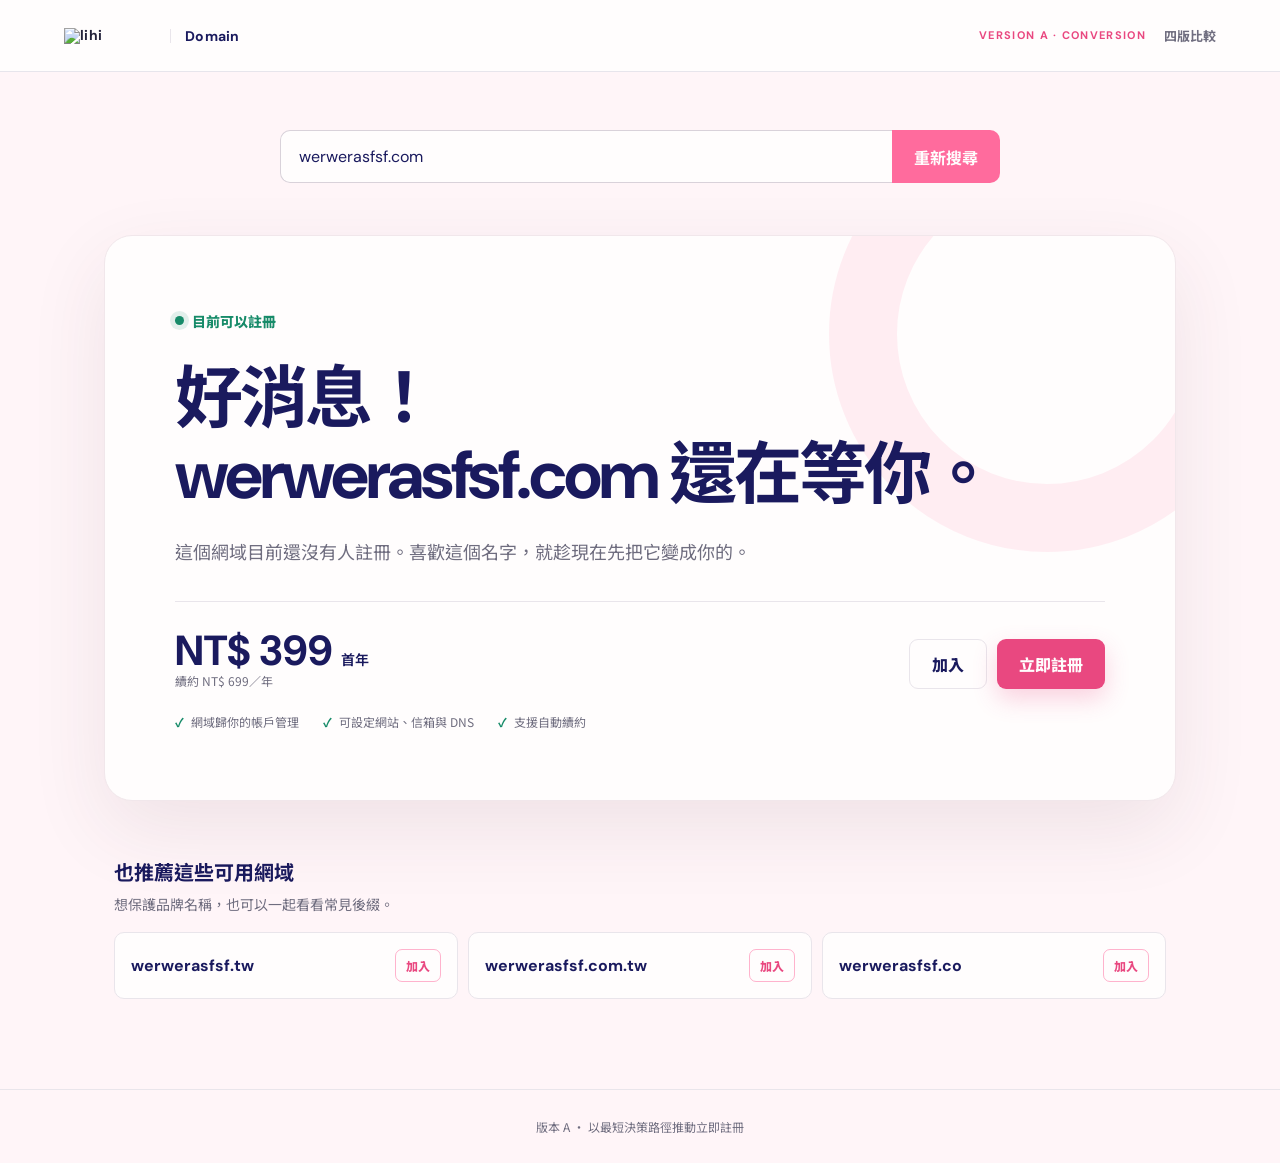
==== version-a.html @ e123f6e8 "Build four lihiDomain search result concepts" ====
<!doctype html>
<html lang="zh-Hant">
<head>
  <meta charset="utf-8"><meta name="viewport" content="width=device-width, initial-scale=1">
  <title>版本 A｜立即轉換｜lihiDomain</title>
  <link rel="preconnect" href="https://fonts.googleapis.com"><link rel="preconnect" href="https://fonts.gstatic.com" crossorigin>
  <link href="https://fonts.googleapis.com/css2?family=DM+Sans:wght@500;600;700&family=Noto+Sans+TC:wght@400;500;600;700;800&display=swap" rel="stylesheet">
  <link rel="stylesheet" href="styles.css">
</head>
<body class="result-page page-a">
  <header class="site-header"><a class="brand" href="index.html"><img src="https://assets.lihi.io/logo-svg" alt="lihi"><span>Domain</span></a><nav class="result-nav"><span class="version-pill">Version A · Conversion</span><a class="back-link" href="index.html">四版比較</a></nav></header>
  <main class="a-main">
    <form class="result-search a-search" data-search-form><label for="a-domain">搜尋網域</label><div class="search-control"><input id="a-domain" name="domain" data-domain-value spellcheck="false"><button type="submit">重新搜尋</button></div></form>
    <section class="a-result">
      <div class="status a-kicker">目前可以註冊</div>
      <h1>好消息！<br><span class="domain-name" data-domain></span> 還在等你。</h1>
      <p class="lead">這個網域目前還沒有人註冊。喜歡這個名字，就趁現在先把它變成你的。</p>
      <div class="a-offer">
        <div><div class="price-main">NT$ 399 <small>首年</small></div><div class="renewal">續約 NT$ 699／年</div></div>
        <div class="a-actions"><button class="secondary-btn" data-cart type="button">加入</button><button class="primary-btn" data-register type="button">立即註冊</button></div>
      </div>
      <div class="trust-line a-trust"><span>網域歸你的帳戶管理</span><span>可設定網站、信箱與 DNS</span><span>支援自動續約</span></div>
    </section>
    <section class="a-suggestions"><h2>也推薦這些可用網域</h2><p>想保護品牌名稱，也可以一起看看常見後綴。</p><div class="suggestion-strip">
      <div class="suggestion-item"><strong data-suggestion></strong><button class="mini-add" data-cart type="button">加入</button></div>
      <div class="suggestion-item"><strong data-suggestion></strong><button class="mini-add" data-cart type="button">加入</button></div>
      <div class="suggestion-item"><strong data-suggestion></strong><button class="mini-add" data-cart type="button">加入</button></div>
    </div></section>
  </main>
  <footer class="site-footer">版本 A · 以最短決策路徑推動立即註冊</footer><script src="app.js"></script>
</body></html>
---- styles.css ----
:root {
  --pink: #ff6b9d;
  --pink-deep: #e94880;
  --navy: #1a1a5e;
  --navy-2: #27276f;
  --blush: #fff5f8;
  --cream: #fffaf7;
  --ink: #23223a;
  --muted: #6f6d7f;
  --line: #e9e5eb;
  --green: #178b69;
  --green-soft: #e8f8f2;
  --white: #fffdfd;
  --font-body: "Noto Sans TC", sans-serif;
  --font-latin: "DM Sans", sans-serif;
}

* { box-sizing: border-box; }
html { scroll-behavior: smooth; }
body { margin: 0; overflow-x: hidden; color: var(--ink); background: var(--white); font-family: var(--font-body); }
button, input { font: inherit; }
button, a { -webkit-tap-highlight-color: transparent; }
a { color: inherit; }
button { cursor: pointer; }

.site-header {
  min-height: 72px; padding: 0 clamp(20px, 5vw, 72px); display: flex; align-items: center;
  justify-content: space-between; border-bottom: 1px solid color-mix(in srgb, var(--navy) 10%, transparent);
  background: color-mix(in srgb, var(--white) 93%, transparent); backdrop-filter: blur(16px);
}
.brand { display: inline-flex; align-items: center; gap: 14px; text-decoration: none; font: 700 14px/1 var(--font-latin); letter-spacing: .02em; }
.brand img { display: block; width: 92px; height: auto; }
.brand span { padding-left: 14px; border-left: 1px solid var(--line); color: var(--navy); }
.prototype-badge, .version-pill { color: var(--navy); font: 700 11px/1 var(--font-latin); letter-spacing: .12em; text-transform: uppercase; }
.prototype-badge { padding: 9px 12px; border: 1px solid color-mix(in srgb, var(--navy) 17%, transparent); border-radius: 999px; }
.back-link { text-decoration: none; color: var(--muted); font-size: 13px; font-weight: 700; }
.back-link:hover { color: var(--pink-deep); }

.site-footer { padding: 28px clamp(20px, 5vw, 72px); color: var(--muted); text-align: center; font-size: 12px; border-top: 1px solid var(--line); }
.eyebrow { margin: 0 0 20px; color: var(--pink-deep); font: 700 12px/1.3 var(--font-latin); letter-spacing: .15em; text-transform: uppercase; }

/* Hub */
.hub-page { min-height: 100vh; background: var(--blush); }
.hub-main { max-width: 1180px; margin: 0 auto; padding: clamp(72px, 10vw, 140px) 24px 100px; }
.hub-intro { display: grid; grid-template-columns: 1.1fr .9fr; gap: clamp(40px, 9vw, 120px); align-items: end; margin-bottom: 72px; }
.hub-intro .eyebrow, .hub-intro h1 { grid-column: 1; }
.hub-intro h1 { margin: -8px 0 0; color: var(--navy); font-size: clamp(42px, 6vw, 76px); line-height: 1.08; letter-spacing: -.055em; }
.hub-lead { grid-column: 2; grid-row: 1 / span 2; align-self: center; margin: 0; color: var(--muted); font-size: clamp(17px, 2vw, 21px); line-height: 1.9; }
.hub-search { grid-column: 1 / -1; margin-top: 18px; padding: 26px 0 0; border-top: 1px solid color-mix(in srgb, var(--navy) 12%, transparent); }
.hub-search label { display: block; margin-bottom: 10px; font-weight: 700; color: var(--navy); }
.hub-search p { margin: 8px 0 0; color: var(--muted); font-size: 12px; }
.search-control { display: flex; max-width: 720px; }
.search-control input { min-width: 0; flex: 1; padding: 16px 18px; color: var(--navy); border: 1px solid #d9d2da; border-right: 0; border-radius: 10px 0 0 10px; background: var(--white); outline: none; font-family: var(--font-latin); }
.search-control input:focus { border-color: var(--pink); box-shadow: 0 0 0 3px color-mix(in srgb, var(--pink) 20%, transparent); }
.search-control button { padding: 0 22px; color: var(--white); border: 0; border-radius: 0 10px 10px 0; background: var(--navy); font-weight: 700; }
.version-list { border-top: 1px solid color-mix(in srgb, var(--navy) 14%, transparent); }
.version-row { display: grid; grid-template-columns: 72px 1fr auto 36px; gap: 22px; align-items: center; padding: 30px 4px; text-decoration: none; border-bottom: 1px solid color-mix(in srgb, var(--navy) 14%, transparent); transition: padding .2s ease, background .2s ease; }
.version-row:hover { padding-left: 20px; padding-right: 20px; background: var(--white); }
.version-index { color: var(--pink-deep); font: 700 34px/1 var(--font-latin); }
.version-copy { display: flex; flex-direction: column; gap: 7px; }
.version-copy strong { color: var(--navy); font-size: 22px; }
.version-copy small { color: var(--muted); font-size: 14px; }
.version-tag { color: var(--muted); font: 700 12px/1 var(--font-latin); letter-spacing: .1em; text-transform: uppercase; }
.arrow { color: var(--pink-deep); font-size: 24px; }

/* Shared result UI */
.result-page { min-height: 100vh; }
.result-page .site-header { position: relative; z-index: 20; }
.result-nav { display: flex; align-items: center; gap: 18px; }
.version-pill { color: var(--pink-deep); }
.result-search { width: min(100%, 720px); }
.result-search label { position: absolute; width: 1px; height: 1px; overflow: hidden; clip: rect(0,0,0,0); }
.result-search .search-control { max-width: none; }
.result-search .search-control input { padding-block: 15px; }
.result-search .search-control button { background: var(--pink); }
.status { display: inline-flex; align-items: center; gap: 8px; color: var(--green); font-size: 14px; font-weight: 800; }
.status::before { width: 9px; height: 9px; border-radius: 50%; background: currentColor; content: ""; box-shadow: 0 0 0 5px color-mix(in srgb, var(--green) 12%, transparent); }
.domain-name { overflow-wrap: anywhere; word-break: break-word; font-family: var(--font-latin); }
.price-main { color: var(--navy); font: 700 clamp(28px, 4vw, 42px)/1 var(--font-latin); }
.price-main small { font-family: var(--font-body); font-size: 14px; font-weight: 600; }
.renewal { color: var(--muted); font-size: 12px; }
.primary-btn, .secondary-btn, .ghost-btn { min-height: 50px; padding: 0 22px; display: inline-flex; align-items: center; justify-content: center; border-radius: 9px; font-weight: 800; text-decoration: none; transition: transform .18s ease, box-shadow .18s ease; }
.primary-btn { color: var(--white); border: 0; background: var(--pink-deep); box-shadow: 0 10px 24px color-mix(in srgb, var(--pink-deep) 24%, transparent); }
.primary-btn:hover { transform: translateY(-2px); box-shadow: 0 14px 28px color-mix(in srgb, var(--pink-deep) 32%, transparent); }
.secondary-btn { color: var(--navy); border: 1px solid var(--line); background: var(--white); }
.ghost-btn { color: var(--navy); border: 0; background: transparent; }
.trust-line { display: flex; flex-wrap: wrap; gap: 12px 24px; color: var(--muted); font-size: 12px; }
.trust-line span::before { margin-right: 7px; color: var(--green); content: "✓"; font-weight: 800; }
.toast { position: fixed; z-index: 99; left: 50%; bottom: 24px; padding: 14px 20px; color: var(--white); background: var(--navy); border-radius: 999px; box-shadow: 0 16px 44px rgba(26,26,94,.25); opacity: 0; transform: translate(-50%, 20px); pointer-events: none; transition: .22s ease; font-size: 14px; }
.toast.show { opacity: 1; transform: translate(-50%, 0); }

/* A — focused conversion */
.page-a { background: var(--blush); }
.a-main { max-width: 1120px; margin: 0 auto; padding: 58px 24px 90px; }
.a-search { margin: 0 auto 52px; }
.a-result { position: relative; padding: clamp(34px, 6vw, 70px); overflow: hidden; background: var(--white); border: 1px solid #f1e7eb; border-radius: 28px; box-shadow: 0 28px 80px rgba(79,40,60,.09); }
.a-result::after { position: absolute; right: -90px; top: -120px; width: 300px; height: 300px; border: 68px solid color-mix(in srgb, var(--pink) 11%, transparent); border-radius: 50%; content: ""; }
.a-kicker { margin-bottom: 24px; }
.a-result h1 { position: relative; z-index: 1; max-width: 830px; margin: 0; overflow-wrap: anywhere; word-break: break-word; color: var(--navy); font-size: clamp(36px, 6vw, 68px); line-height: 1.12; letter-spacing: -.045em; }
.a-result .lead { max-width: 660px; margin: 22px 0 34px; color: var(--muted); font-size: 18px; line-height: 1.8; }
.a-offer { display: grid; grid-template-columns: 1fr auto; gap: 28px; align-items: end; padding-top: 28px; border-top: 1px solid var(--line); }
.a-actions { display: flex; gap: 10px; }
.a-trust { margin-top: 24px; }
.a-suggestions { margin-top: 28px; padding: 28px 10px 0; }
.a-suggestions h2 { margin: 0 0 8px; color: var(--navy); font-size: 20px; }
.a-suggestions p { margin: 0 0 18px; color: var(--muted); font-size: 14px; }
.suggestion-strip { display: grid; grid-template-columns: repeat(3, 1fr); gap: 10px; }
.suggestion-item { padding: 16px; display: flex; align-items: center; justify-content: space-between; gap: 12px; border: 1px solid var(--line); border-radius: 10px; background: var(--white); }
.suggestion-item strong { color: var(--navy); font-family: var(--font-latin); overflow-wrap: anywhere; }
.mini-add { padding: 7px 10px; color: var(--pink-deep); border: 1px solid color-mix(in srgb, var(--pink) 50%, transparent); border-radius: 7px; background: transparent; font-size: 12px; font-weight: 800; white-space: nowrap; }
.mini-add.is-selected { color: var(--white); background: var(--pink-deep); }

/* B — editorial ownership */
.page-b { color: #f7f2f6; background: var(--navy); }
.page-b .site-header { border-color: rgba(255,255,255,.14); background: var(--navy); }
.page-b .brand span, .page-b .back-link { color: #ddd9ea; border-color: rgba(255,255,255,.2); }
.page-b .site-footer { color: #b7b4ce; border-color: rgba(255,255,255,.12); }
.b-main { min-height: calc(100vh - 130px); display: grid; grid-template-columns: minmax(0, 1.15fr) minmax(340px, .85fr); }
.b-story { padding: clamp(56px, 8vw, 118px) clamp(28px, 8vw, 120px); display: flex; flex-direction: column; justify-content: center; }
.b-story .eyebrow { color: #ffb0ca; }
.b-story h1 { max-width: 760px; margin: 0; font-size: clamp(48px, 7vw, 90px); line-height: 1.02; letter-spacing: -.06em; }
.b-story h1 em { display: block; color: var(--pink); font-style: normal; font-family: var(--font-latin); overflow-wrap: anywhere; }
.b-story .lead { max-width: 620px; margin: 30px 0 44px; color: #c9c6db; font-size: 18px; line-height: 1.9; }
.b-quote { padding-left: 20px; border-left: 2px solid var(--pink); color: #eeebf5; font-size: 14px; line-height: 1.8; }
.b-panel { margin: 24px; padding: clamp(28px, 4vw, 52px); display: flex; flex-direction: column; justify-content: center; color: var(--ink); background: var(--cream); border-radius: 24px; }
.b-panel .result-search { margin-bottom: 44px; }
.b-panel .search-control input { background: transparent; }
.b-panel h2 { margin: 18px 0 8px; color: var(--navy); font-size: 18px; }
.b-price { margin: 22px 0 28px; padding: 22px 0; border-top: 1px solid #ddd5da; border-bottom: 1px solid #ddd5da; }
.b-actions { display: grid; gap: 10px; }
.ownership-list { margin: 28px 0 0; padding: 0; list-style: none; display: grid; gap: 12px; color: var(--muted); font-size: 13px; }
.ownership-list li { display: flex; gap: 9px; }
.ownership-list li::before { color: var(--pink-deep); content: "→"; font-weight: 800; }

/* C — use case */
.page-c { background: #f7f7fb; }
.c-main { max-width: 1160px; margin: 0 auto; padding: 48px 24px 100px; }
.c-top { display: grid; grid-template-columns: 1fr auto; gap: 40px; align-items: end; margin: 42px 0 32px; }
.c-top h1 { margin: 10px 0 0; color: var(--navy); font-size: clamp(40px, 6vw, 70px); line-height: 1.12; letter-spacing: -.05em; }
.c-buy { min-width: 280px; padding: 26px; background: var(--navy); border-radius: 18px; }
.c-buy .status { color: #7ce0bd; }
.c-buy .price-main { margin: 18px 0 8px; color: var(--white); }
.c-buy .renewal { color: #bebbd1; }
.c-buy .primary-btn { width: 100%; margin-top: 20px; }
.c-search { margin-bottom: 28px; }
.use-cases { margin-top: 52px; }
.use-cases > h2 { max-width: 600px; margin: 0; color: var(--navy); font-size: clamp(28px, 4vw, 44px); line-height: 1.25; letter-spacing: -.035em; }
.use-cases > p { max-width: 720px; margin: 14px 0 30px; color: var(--muted); line-height: 1.8; }
.use-case-list { border-top: 1px solid var(--line); }
.use-case { display: grid; grid-template-columns: 60px 220px 1fr; gap: 22px; align-items: center; padding: 24px 0; border-bottom: 1px solid var(--line); }
.use-case .number { color: var(--pink-deep); font: 700 13px/1 var(--font-latin); }
.use-case h3 { margin: 0; color: var(--navy); font-size: 19px; }
.use-case p { margin: 0; color: var(--muted); font-size: 14px; line-height: 1.7; }
.c-trust { margin-top: 24px; }

/* D — bundle */
.page-d { background: var(--cream); }
.d-main { max-width: 1180px; margin: 0 auto; padding: 50px 24px 100px; }
.d-heading { display: flex; justify-content: space-between; gap: 40px; align-items: end; margin: 48px 0 30px; }
.d-heading h1 { max-width: 760px; margin: 8px 0 0; overflow-wrap: anywhere; word-break: break-word; color: var(--navy); font-size: clamp(38px, 5.5vw, 66px); line-height: 1.1; letter-spacing: -.05em; }
.d-heading p { max-width: 340px; margin: 0; color: var(--muted); line-height: 1.8; }
.d-workspace { display: grid; grid-template-columns: minmax(0, 1fr) 330px; gap: 22px; align-items: start; }
.domain-table { overflow: hidden; border: 1px solid var(--line); border-radius: 16px; background: var(--white); }
.domain-row { display: grid; grid-template-columns: 38px minmax(0, 1fr) 130px 110px; gap: 14px; align-items: center; padding: 22px 24px; border-bottom: 1px solid var(--line); }
.domain-row:last-child { border-bottom: 0; }
.domain-row.is-primary { background: var(--blush); }
.domain-row input { width: 20px; height: 20px; accent-color: var(--pink-deep); }
.domain-row strong { color: var(--navy); font-family: var(--font-latin); overflow-wrap: anywhere; word-break: break-all; }
.domain-row small { display: block; margin-top: 5px; color: var(--muted); font-size: 11px; font-family: var(--font-body); }
.availability { color: var(--green); font-size: 12px; font-weight: 800; }
.row-price { color: var(--navy); text-align: right; font: 700 16px/1 var(--font-latin); }
.d-summary { position: sticky; top: 22px; padding: 28px; background: var(--navy); border-radius: 16px; color: var(--white); }
.d-summary h2 { margin: 0 0 22px; font-size: 19px; }
.summary-line { padding: 16px 0; display: flex; justify-content: space-between; gap: 20px; border-top: 1px solid rgba(255,255,255,.16); color: #c9c6db; font-size: 13px; }
.summary-line strong { color: var(--white); font-family: var(--font-latin); }
.d-summary .primary-btn { width: 100%; margin-top: 10px; }
.d-summary p { margin: 18px 0 0; color: #bcb8d0; font-size: 11px; line-height: 1.7; }
.d-search { margin-bottom: 22px; }

@media (max-width: 820px) {
  .hub-intro { grid-template-columns: 1fr; gap: 26px; }
  .hub-intro .eyebrow, .hub-intro h1, .hub-lead, .hub-search { grid-column: 1; grid-row: auto; }
  .version-row { grid-template-columns: 44px 1fr 24px; }
  .version-tag { display: none; }
  .a-offer, .c-top, .d-workspace { grid-template-columns: 1fr; }
  .b-main { grid-template-columns: 1fr; }
  .b-panel { margin-top: 0; }
  .d-heading { align-items: start; flex-direction: column; }
  .d-summary { position: static; }
  .use-case { grid-template-columns: 44px 1fr; }
  .use-case p { grid-column: 2; }
}

@media (max-width: 600px) {
  .site-header { min-height: 64px; padding-inline: 16px; }
  .brand img { width: 76px; }
  .brand span, .prototype-badge { display: none; }
  .result-nav { gap: 10px; }
  .version-pill { display: none; }
  .back-link { font-size: 12px; }
  .hub-main, .a-main, .c-main, .d-main { padding-inline: 16px; }
  .search-control { flex-direction: column; gap: 8px; }
  .search-control input, .search-control button { min-height: 50px; border: 1px solid #d9d2da; border-radius: 9px; }
  .suggestion-strip { grid-template-columns: 1fr; }
  .a-result { min-width: 0; width: 100%; max-width: 100%; border-radius: 18px; }
  .a-result h1, .d-heading h1 { font-size: clamp(31px, 9.5vw, 42px); }
  .a-result h1, .d-heading h1, .a-result h1 .domain-name, .d-heading h1 .domain-name { max-width: 100%; overflow-wrap: anywhere; word-break: break-all; }
  .a-offer { align-items: stretch; }
  .a-actions { flex-direction: column; }
  .b-story { padding-inline: 22px; }
  .b-panel { margin: 12px; border-radius: 16px; }
  .c-buy { min-width: 0; }
  .d-workspace, .domain-table { min-width: 0; width: 100%; max-width: 100%; }
  .domain-row { min-width: 0; grid-template-columns: 30px minmax(0, 1fr) auto; padding: 18px 15px; }
  .availability { display: none; }
  .row-price { font-size: 14px; }
  .toast { width: calc(100% - 32px); text-align: center; }
}

@media (prefers-reduced-motion: reduce) {
  *, *::before, *::after { scroll-behavior: auto !important; transition-duration: .01ms !important; }
}
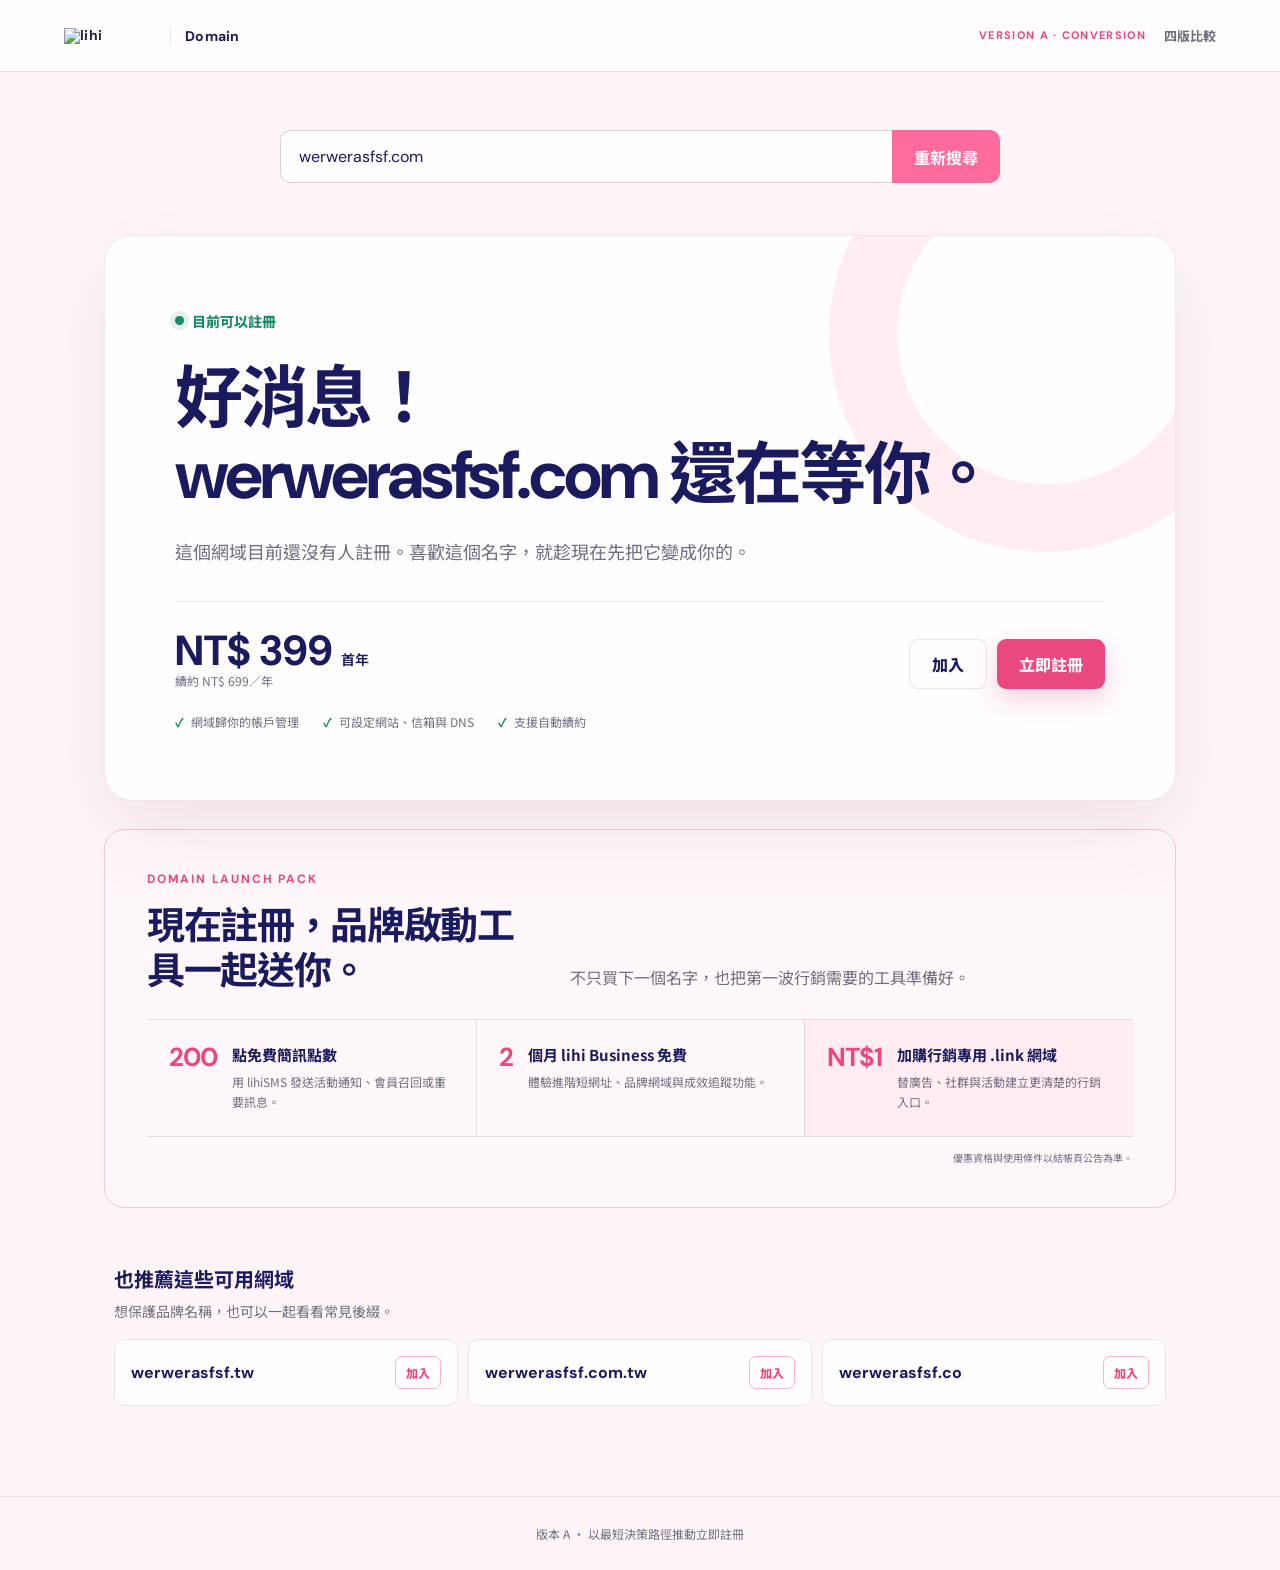
==== commit 2a68da42: "Add domain purchase launch offers" ====
--- a/version-a.html
+++ b/version-a.html
@@ -21,6 +21,15 @@
       </div>
       <div class="trust-line a-trust"><span>網域歸你的帳戶管理</span><span>可設定網站、信箱與 DNS</span><span>支援自動續約</span></div>
     </section>
+    <section class="offer-perks perks-a" aria-labelledby="a-perks-title">
+      <div class="perks-heading"><p class="eyebrow">Domain Launch Pack</p><h2 id="a-perks-title">現在註冊，品牌啟動工具一起送你。</h2><p>不只買下一個名字，也把第一波行銷需要的工具準備好。</p></div>
+      <div class="perks-list">
+        <article class="perk"><span class="perk-mark">200</span><div><strong>點免費簡訊點數</strong><p>用 lihiSMS 發送活動通知、會員召回或重要訊息。</p></div></article>
+        <article class="perk"><span class="perk-mark">2</span><div><strong>個月 lihi Business 免費</strong><p>體驗進階短網址、品牌網域與成效追蹤功能。</p></div></article>
+        <article class="perk perk-link"><span class="perk-mark">NT$1</span><div><strong>加購行銷專用 .link 網域</strong><p>替廣告、社群與活動建立更清楚的行銷入口。</p></div></article>
+      </div>
+      <p class="perks-note">優惠資格與使用條件以結帳頁公告為準。</p>
+    </section>
     <section class="a-suggestions"><h2>也推薦這些可用網域</h2><p>想保護品牌名稱，也可以一起看看常見後綴。</p><div class="suggestion-strip">
       <div class="suggestion-item"><strong data-suggestion></strong><button class="mini-add" data-cart type="button">加入</button></div>
       <div class="suggestion-item"><strong data-suggestion></strong><button class="mini-add" data-cart type="button">加入</button></div>
@@ -29,4 +38,3 @@
   </main>
   <footer class="site-footer">版本 A · 以最短決策路徑推動立即註冊</footer><script src="app.js"></script>
 </body></html>
-
--- a/styles.css
+++ b/styles.css
@@ -86,6 +86,19 @@
 .ghost-btn { color: var(--navy); border: 0; background: transparent; }
 .trust-line { display: flex; flex-wrap: wrap; gap: 12px 24px; color: var(--muted); font-size: 12px; }
 .trust-line span::before { margin-right: 7px; color: var(--green); content: "✓"; font-weight: 800; }
+.offer-perks { margin-top: 28px; padding: clamp(26px, 4vw, 42px); border: 1px solid color-mix(in srgb, var(--pink) 24%, var(--line)); border-radius: 20px; background: color-mix(in srgb, var(--blush) 74%, var(--white)); }
+.perks-heading { display: grid; grid-template-columns: minmax(240px, .8fr) minmax(300px, 1.2fr); gap: 24px 48px; align-items: end; margin-bottom: 28px; }
+.perks-heading .eyebrow { grid-column: 1 / -1; margin-bottom: -12px; }
+.perks-heading h2 { margin: 0; color: var(--navy); font-size: clamp(24px, 3.2vw, 38px); line-height: 1.2; letter-spacing: -.035em; }
+.perks-heading > p:not(.eyebrow) { margin: 0; color: var(--muted); line-height: 1.75; }
+.perks-list { display: grid; grid-template-columns: repeat(3, 1fr); border-top: 1px solid color-mix(in srgb, var(--navy) 12%, transparent); border-bottom: 1px solid color-mix(in srgb, var(--navy) 12%, transparent); }
+.perk { min-width: 0; padding: 24px 22px; display: flex; gap: 15px; align-items: flex-start; }
+.perk + .perk { border-left: 1px solid color-mix(in srgb, var(--navy) 12%, transparent); }
+.perk-mark { flex: 0 0 auto; color: var(--pink-deep); font: 700 26px/1 var(--font-latin); letter-spacing: -.04em; }
+.perk strong { display: block; margin-bottom: 7px; color: var(--navy); font-size: 15px; line-height: 1.4; }
+.perk p { margin: 0; color: var(--muted); font-size: 12px; line-height: 1.65; }
+.perk-link { background: color-mix(in srgb, var(--pink) 7%, transparent); }
+.perks-note { margin: 13px 0 0; color: var(--muted); text-align: right; font-size: 10px; }
 .toast { position: fixed; z-index: 99; left: 50%; bottom: 24px; padding: 14px 20px; color: var(--white); background: var(--navy); border-radius: 999px; box-shadow: 0 16px 44px rgba(26,26,94,.25); opacity: 0; transform: translate(-50%, 20px); pointer-events: none; transition: .22s ease; font-size: 14px; }
 .toast.show { opacity: 1; transform: translate(-50%, 0); }
 
@@ -131,6 +144,16 @@
 .ownership-list { margin: 28px 0 0; padding: 0; list-style: none; display: grid; gap: 12px; color: var(--muted); font-size: 13px; }
 .ownership-list li { display: flex; gap: 9px; }
 .ownership-list li::before { color: var(--pink-deep); content: "→"; font-weight: 800; }
+.perks-b { margin-top: 30px; padding: 22px; border-radius: 14px; }
+.perks-b .perks-heading { display: block; margin-bottom: 16px; }
+.perks-b .perks-heading .eyebrow { margin: 0 0 8px; }
+.perks-b .perks-heading h2 { font-size: 20px; }
+.perks-b .perks-list { grid-template-columns: 1fr; }
+.perks-b .perk { padding: 14px 0; }
+.perks-b .perk + .perk { border-top: 1px solid var(--line); border-left: 0; }
+.perks-b .perk-link { margin: 0 -10px; padding-inline: 10px; }
+.perks-b .perk-mark { min-width: 48px; font-size: 20px; }
+.perks-b .perks-note { text-align: left; }
 
 /* C — use case */
 .page-c { background: #f7f7fb; }
@@ -144,6 +167,7 @@
 .c-buy .primary-btn { width: 100%; margin-top: 20px; }
 .c-search { margin-bottom: 28px; }
 .use-cases { margin-top: 52px; }
+.perks-c { margin-top: 46px; background: var(--white); }
 .use-cases > h2 { max-width: 600px; margin: 0; color: var(--navy); font-size: clamp(28px, 4vw, 44px); line-height: 1.25; letter-spacing: -.035em; }
 .use-cases > p { max-width: 720px; margin: 14px 0 30px; color: var(--muted); line-height: 1.8; }
 .use-case-list { border-top: 1px solid var(--line); }
@@ -164,6 +188,10 @@
 .domain-row { display: grid; grid-template-columns: 38px minmax(0, 1fr) 130px 110px; gap: 14px; align-items: center; padding: 22px 24px; border-bottom: 1px solid var(--line); }
 .domain-row:last-child { border-bottom: 0; }
 .domain-row.is-primary { background: var(--blush); }
+.domain-row-link { background: #fff8df; }
+.domain-row-link .availability { color: #a56a00; }
+.domain-row-link .row-price { color: var(--pink-deep); }
+.domain-row-link .row-price s { display: block; margin-bottom: 5px; color: var(--muted); font-size: 10px; font-weight: 500; }
 .domain-row input { width: 20px; height: 20px; accent-color: var(--pink-deep); }
 .domain-row strong { color: var(--navy); font-family: var(--font-latin); overflow-wrap: anywhere; word-break: break-all; }
 .domain-row small { display: block; margin-top: 5px; color: var(--muted); font-size: 11px; font-family: var(--font-body); }
@@ -175,6 +203,7 @@
 .summary-line strong { color: var(--white); font-family: var(--font-latin); }
 .d-summary .primary-btn { width: 100%; margin-top: 10px; }
 .d-summary p { margin: 18px 0 0; color: #bcb8d0; font-size: 11px; line-height: 1.7; }
+.perks-d { margin-top: 26px; }
 .d-search { margin-bottom: 22px; }
 
 @media (max-width: 820px) {
@@ -189,6 +218,10 @@
   .d-summary { position: static; }
   .use-case { grid-template-columns: 44px 1fr; }
   .use-case p { grid-column: 2; }
+  .perks-heading { grid-template-columns: 1fr; gap: 10px; }
+  .perks-heading .eyebrow { grid-column: 1; margin-bottom: 2px; }
+  .perks-list { grid-template-columns: 1fr; }
+  .perk + .perk { border-top: 1px solid color-mix(in srgb, var(--navy) 12%, transparent); border-left: 0; }
 }
 
 @media (max-width: 600px) {
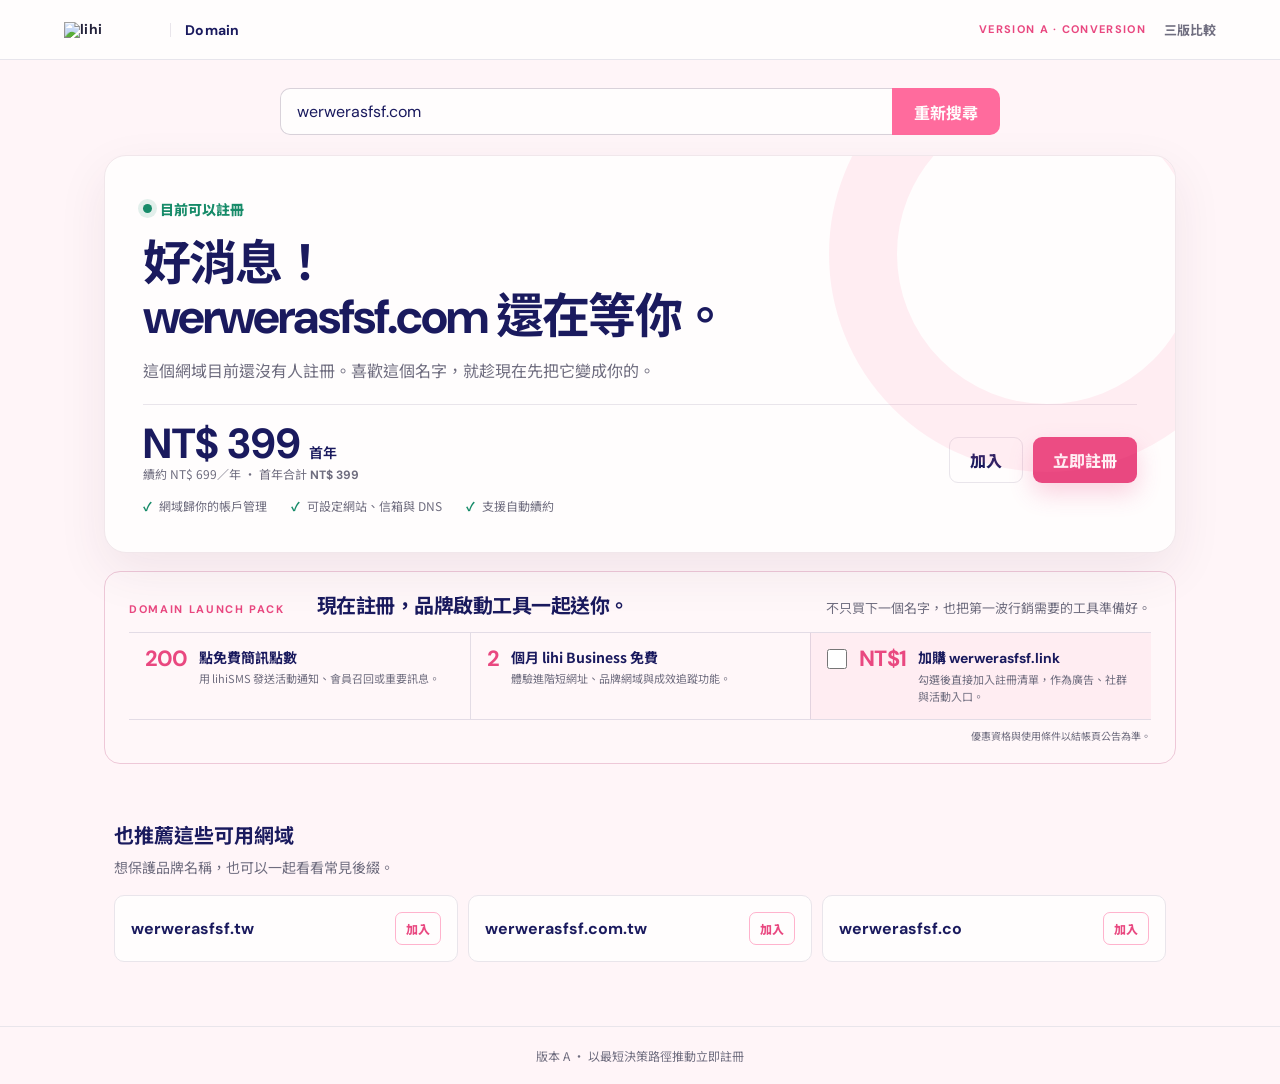
==== commit 10b60eac: "Add selectable link upsell to domain concepts" ====
--- a/version-a.html
+++ b/version-a.html
@@ -8,7 +8,7 @@
   <link rel="stylesheet" href="styles.css">
 </head>
 <body class="result-page page-a">
-  <header class="site-header"><a class="brand" href="index.html"><img src="https://assets.lihi.io/logo-svg" alt="lihi"><span>Domain</span></a><nav class="result-nav"><span class="version-pill">Version A · Conversion</span><a class="back-link" href="index.html">四版比較</a></nav></header>
+  <header class="site-header"><a class="brand" href="index.html"><img src="https://assets.lihi.io/logo-svg" alt="lihi"><span>Domain</span></a><nav class="result-nav"><span class="version-pill">Version A · Conversion</span><a class="back-link" href="index.html">三版比較</a></nav></header>
   <main class="a-main">
     <form class="result-search a-search" data-search-form><label for="a-domain">搜尋網域</label><div class="search-control"><input id="a-domain" name="domain" data-domain-value spellcheck="false"><button type="submit">重新搜尋</button></div></form>
     <section class="a-result">
@@ -16,7 +16,7 @@
       <h1>好消息！<br><span class="domain-name" data-domain></span> 還在等你。</h1>
       <p class="lead">這個網域目前還沒有人註冊。喜歡這個名字，就趁現在先把它變成你的。</p>
       <div class="a-offer">
-        <div><div class="price-main">NT$ 399 <small>首年</small></div><div class="renewal">續約 NT$ 699／年</div></div>
+        <div><div class="price-main">NT$ 399 <small>首年</small></div><div class="renewal">續約 NT$ 699／年 · 首年合計 <strong data-bundle-total data-bundle-base="399">NT$ 399</strong></div></div>
         <div class="a-actions"><button class="secondary-btn" data-cart type="button">加入</button><button class="primary-btn" data-register type="button">立即註冊</button></div>
       </div>
       <div class="trust-line a-trust"><span>網域歸你的帳戶管理</span><span>可設定網站、信箱與 DNS</span><span>支援自動續約</span></div>
@@ -26,7 +26,7 @@
       <div class="perks-list">
         <article class="perk"><span class="perk-mark">200</span><div><strong>點免費簡訊點數</strong><p>用 lihiSMS 發送活動通知、會員召回或重要訊息。</p></div></article>
         <article class="perk"><span class="perk-mark">2</span><div><strong>個月 lihi Business 免費</strong><p>體驗進階短網址、品牌網域與成效追蹤功能。</p></div></article>
-        <article class="perk perk-link"><span class="perk-mark">NT$1</span><div><strong>加購行銷專用 .link 網域</strong><p>替廣告、社群與活動建立更清楚的行銷入口。</p></div></article>
+        <label class="perk perk-link perk-selectable"><input type="checkbox" data-bundle-checkbox data-price="1"><span class="perk-mark">NT$1</span><div><strong>加購 <span class="domain-name" data-link-domain></span></strong><p>勾選後直接加入註冊清單，作為廣告、社群與活動入口。</p></div></label>
       </div>
       <p class="perks-note">優惠資格與使用條件以結帳頁公告為準。</p>
     </section>
--- a/styles.css
+++ b/styles.css
@@ -13,6 +13,11 @@
   --white: #fffdfd;
   --font-body: "Noto Sans TC", sans-serif;
   --font-latin: "DM Sans", sans-serif;
+  --space-1: 8px;
+  --space-2: 12px;
+  --space-3: 16px;
+  --space-4: 24px;
+  --space-5: 32px;
 }
 
 * { box-sizing: border-box; }
@@ -24,7 +29,7 @@
 button { cursor: pointer; }
 
 .site-header {
-  min-height: 72px; padding: 0 clamp(20px, 5vw, 72px); display: flex; align-items: center;
+  min-height: 60px; padding: 0 clamp(20px, 5vw, 72px); display: flex; align-items: center;
   justify-content: space-between; border-bottom: 1px solid color-mix(in srgb, var(--navy) 10%, transparent);
   background: color-mix(in srgb, var(--white) 93%, transparent); backdrop-filter: blur(16px);
 }
@@ -36,29 +41,29 @@
 .back-link { text-decoration: none; color: var(--muted); font-size: 13px; font-weight: 700; }
 .back-link:hover { color: var(--pink-deep); }
 
-.site-footer { padding: 28px clamp(20px, 5vw, 72px); color: var(--muted); text-align: center; font-size: 12px; border-top: 1px solid var(--line); }
-.eyebrow { margin: 0 0 20px; color: var(--pink-deep); font: 700 12px/1.3 var(--font-latin); letter-spacing: .15em; text-transform: uppercase; }
+.site-footer { padding: 20px clamp(20px, 5vw, 72px); color: var(--muted); text-align: center; font-size: 12px; border-top: 1px solid var(--line); }
+.eyebrow { margin: 0 0 12px; color: var(--pink-deep); font: 700 11px/1.3 var(--font-latin); letter-spacing: .15em; text-transform: uppercase; }
 
 /* Hub */
 .hub-page { min-height: 100vh; background: var(--blush); }
-.hub-main { max-width: 1180px; margin: 0 auto; padding: clamp(72px, 10vw, 140px) 24px 100px; }
-.hub-intro { display: grid; grid-template-columns: 1.1fr .9fr; gap: clamp(40px, 9vw, 120px); align-items: end; margin-bottom: 72px; }
+.hub-main { max-width: 1180px; margin: 0 auto; padding: clamp(36px, 5vw, 64px) 24px 56px; }
+.hub-intro { display: grid; grid-template-columns: 1.1fr .9fr; gap: 24px clamp(36px, 7vw, 88px); align-items: end; margin-bottom: 32px; }
 .hub-intro .eyebrow, .hub-intro h1 { grid-column: 1; }
-.hub-intro h1 { margin: -8px 0 0; color: var(--navy); font-size: clamp(42px, 6vw, 76px); line-height: 1.08; letter-spacing: -.055em; }
-.hub-lead { grid-column: 2; grid-row: 1 / span 2; align-self: center; margin: 0; color: var(--muted); font-size: clamp(17px, 2vw, 21px); line-height: 1.9; }
-.hub-search { grid-column: 1 / -1; margin-top: 18px; padding: 26px 0 0; border-top: 1px solid color-mix(in srgb, var(--navy) 12%, transparent); }
+.hub-intro h1 { margin: -4px 0 0; color: var(--navy); font-size: clamp(36px, 4.2vw, 54px); line-height: 1.1; letter-spacing: -.045em; }
+.hub-lead { grid-column: 2; grid-row: 1 / span 2; align-self: center; margin: 0; color: var(--muted); font-size: 17px; line-height: 1.65; }
+.hub-search { grid-column: 1 / -1; margin-top: 6px; padding: 18px 0 0; border-top: 1px solid color-mix(in srgb, var(--navy) 12%, transparent); }
 .hub-search label { display: block; margin-bottom: 10px; font-weight: 700; color: var(--navy); }
 .hub-search p { margin: 8px 0 0; color: var(--muted); font-size: 12px; }
 .search-control { display: flex; max-width: 720px; }
-.search-control input { min-width: 0; flex: 1; padding: 16px 18px; color: var(--navy); border: 1px solid #d9d2da; border-right: 0; border-radius: 10px 0 0 10px; background: var(--white); outline: none; font-family: var(--font-latin); }
+.search-control input { min-width: 0; flex: 1; padding: 13px 16px; color: var(--navy); border: 1px solid #d9d2da; border-right: 0; border-radius: 10px 0 0 10px; background: var(--white); outline: none; font-family: var(--font-latin); }
 .search-control input:focus { border-color: var(--pink); box-shadow: 0 0 0 3px color-mix(in srgb, var(--pink) 20%, transparent); }
 .search-control button { padding: 0 22px; color: var(--white); border: 0; border-radius: 0 10px 10px 0; background: var(--navy); font-weight: 700; }
 .version-list { border-top: 1px solid color-mix(in srgb, var(--navy) 14%, transparent); }
-.version-row { display: grid; grid-template-columns: 72px 1fr auto 36px; gap: 22px; align-items: center; padding: 30px 4px; text-decoration: none; border-bottom: 1px solid color-mix(in srgb, var(--navy) 14%, transparent); transition: padding .2s ease, background .2s ease; }
+.version-row { display: grid; grid-template-columns: 58px 1fr auto 30px; gap: 18px; align-items: center; padding: 20px 4px; text-decoration: none; border-bottom: 1px solid color-mix(in srgb, var(--navy) 14%, transparent); transition: padding .2s ease, background .2s ease; }
 .version-row:hover { padding-left: 20px; padding-right: 20px; background: var(--white); }
-.version-index { color: var(--pink-deep); font: 700 34px/1 var(--font-latin); }
+.version-index { color: var(--pink-deep); font: 700 28px/1 var(--font-latin); }
 .version-copy { display: flex; flex-direction: column; gap: 7px; }
-.version-copy strong { color: var(--navy); font-size: 22px; }
+.version-copy strong { color: var(--navy); font-size: 19px; }
 .version-copy small { color: var(--muted); font-size: 14px; }
 .version-tag { color: var(--muted); font: 700 12px/1 var(--font-latin); letter-spacing: .1em; text-transform: uppercase; }
 .arrow { color: var(--pink-deep); font-size: 24px; }
@@ -71,7 +76,7 @@
 .result-search { width: min(100%, 720px); }
 .result-search label { position: absolute; width: 1px; height: 1px; overflow: hidden; clip: rect(0,0,0,0); }
 .result-search .search-control { max-width: none; }
-.result-search .search-control input { padding-block: 15px; }
+.result-search .search-control input { padding-block: 12px; }
 .result-search .search-control button { background: var(--pink); }
 .status { display: inline-flex; align-items: center; gap: 8px; color: var(--green); font-size: 14px; font-weight: 800; }
 .status::before { width: 9px; height: 9px; border-radius: 50%; background: currentColor; content: ""; box-shadow: 0 0 0 5px color-mix(in srgb, var(--green) 12%, transparent); }
@@ -79,41 +84,46 @@
 .price-main { color: var(--navy); font: 700 clamp(28px, 4vw, 42px)/1 var(--font-latin); }
 .price-main small { font-family: var(--font-body); font-size: 14px; font-weight: 600; }
 .renewal { color: var(--muted); font-size: 12px; }
-.primary-btn, .secondary-btn, .ghost-btn { min-height: 50px; padding: 0 22px; display: inline-flex; align-items: center; justify-content: center; border-radius: 9px; font-weight: 800; text-decoration: none; transition: transform .18s ease, box-shadow .18s ease; }
+.renewal strong { color: inherit; font-family: var(--font-latin); font-variant-numeric: tabular-nums; }
+.primary-btn, .secondary-btn, .ghost-btn { min-height: 46px; padding: 0 20px; display: inline-flex; align-items: center; justify-content: center; border-radius: 9px; font-weight: 800; text-decoration: none; transition: transform .18s ease, box-shadow .18s ease; }
 .primary-btn { color: var(--white); border: 0; background: var(--pink-deep); box-shadow: 0 10px 24px color-mix(in srgb, var(--pink-deep) 24%, transparent); }
 .primary-btn:hover { transform: translateY(-2px); box-shadow: 0 14px 28px color-mix(in srgb, var(--pink-deep) 32%, transparent); }
 .secondary-btn { color: var(--navy); border: 1px solid var(--line); background: var(--white); }
 .ghost-btn { color: var(--navy); border: 0; background: transparent; }
 .trust-line { display: flex; flex-wrap: wrap; gap: 12px 24px; color: var(--muted); font-size: 12px; }
 .trust-line span::before { margin-right: 7px; color: var(--green); content: "✓"; font-weight: 800; }
-.offer-perks { margin-top: 28px; padding: clamp(26px, 4vw, 42px); border: 1px solid color-mix(in srgb, var(--pink) 24%, var(--line)); border-radius: 20px; background: color-mix(in srgb, var(--blush) 74%, var(--white)); }
-.perks-heading { display: grid; grid-template-columns: minmax(240px, .8fr) minmax(300px, 1.2fr); gap: 24px 48px; align-items: end; margin-bottom: 28px; }
-.perks-heading .eyebrow { grid-column: 1 / -1; margin-bottom: -12px; }
-.perks-heading h2 { margin: 0; color: var(--navy); font-size: clamp(24px, 3.2vw, 38px); line-height: 1.2; letter-spacing: -.035em; }
-.perks-heading > p:not(.eyebrow) { margin: 0; color: var(--muted); line-height: 1.75; }
+.offer-perks { margin-top: 18px; padding: 20px 24px; border: 1px solid color-mix(in srgb, var(--pink) 24%, var(--line)); border-radius: 16px; background: color-mix(in srgb, var(--blush) 74%, var(--white)); }
+.perks-heading { display: flex; gap: 16px 32px; align-items: baseline; margin-bottom: 14px; }
+.perks-heading .eyebrow { margin: 0; white-space: nowrap; }
+.perks-heading h2 { margin: 0; color: var(--navy); font-size: 20px; line-height: 1.3; letter-spacing: -.025em; }
+.perks-heading > p:not(.eyebrow) { margin: 0 0 0 auto; color: var(--muted); font-size: 13px; line-height: 1.5; }
 .perks-list { display: grid; grid-template-columns: repeat(3, 1fr); border-top: 1px solid color-mix(in srgb, var(--navy) 12%, transparent); border-bottom: 1px solid color-mix(in srgb, var(--navy) 12%, transparent); }
-.perk { min-width: 0; padding: 24px 22px; display: flex; gap: 15px; align-items: flex-start; }
+.perk { min-width: 0; padding: 15px 16px; display: flex; gap: 12px; align-items: flex-start; }
 .perk + .perk { border-left: 1px solid color-mix(in srgb, var(--navy) 12%, transparent); }
-.perk-mark { flex: 0 0 auto; color: var(--pink-deep); font: 700 26px/1 var(--font-latin); letter-spacing: -.04em; }
-.perk strong { display: block; margin-bottom: 7px; color: var(--navy); font-size: 15px; line-height: 1.4; }
-.perk p { margin: 0; color: var(--muted); font-size: 12px; line-height: 1.65; }
+.perk-mark { flex: 0 0 auto; color: var(--pink-deep); font: 700 22px/1 var(--font-latin); letter-spacing: -.04em; }
+.perk strong { display: block; margin-bottom: 4px; color: var(--navy); font-size: 14px; line-height: 1.35; }
+.perk p { margin: 0; color: var(--muted); font-size: 11px; line-height: 1.5; }
 .perk-link { background: color-mix(in srgb, var(--pink) 7%, transparent); }
-.perks-note { margin: 13px 0 0; color: var(--muted); text-align: right; font-size: 10px; }
+.perk-selectable { position: relative; cursor: pointer; transition: background .18s ease, box-shadow .18s ease; }
+.perk-selectable > input { width: 20px; height: 20px; flex: 0 0 auto; margin: 1px 0 0; accent-color: var(--pink-deep); }
+.perk-selectable:has(input:checked) { background: color-mix(in srgb, var(--pink) 16%, var(--white)); box-shadow: inset 0 0 0 1px color-mix(in srgb, var(--pink-deep) 45%, transparent); }
+.perk-selectable:focus-within { outline: 3px solid color-mix(in srgb, var(--pink) 28%, transparent); outline-offset: -3px; }
+.perks-note { margin: 8px 0 0; color: var(--muted); text-align: right; font-size: 10px; }
 .toast { position: fixed; z-index: 99; left: 50%; bottom: 24px; padding: 14px 20px; color: var(--white); background: var(--navy); border-radius: 999px; box-shadow: 0 16px 44px rgba(26,26,94,.25); opacity: 0; transform: translate(-50%, 20px); pointer-events: none; transition: .22s ease; font-size: 14px; }
 .toast.show { opacity: 1; transform: translate(-50%, 0); }
 
 /* A — focused conversion */
 .page-a { background: var(--blush); }
-.a-main { max-width: 1120px; margin: 0 auto; padding: 58px 24px 90px; }
-.a-search { margin: 0 auto 52px; }
-.a-result { position: relative; padding: clamp(34px, 6vw, 70px); overflow: hidden; background: var(--white); border: 1px solid #f1e7eb; border-radius: 28px; box-shadow: 0 28px 80px rgba(79,40,60,.09); }
+.a-main { max-width: 1120px; margin: 0 auto; padding: 28px 24px 64px; }
+.a-search { margin: 0 auto 20px; }
+.a-result { position: relative; padding: clamp(26px, 3.4vw, 38px); overflow: hidden; background: var(--white); border: 1px solid #f1e7eb; border-radius: 22px; box-shadow: 0 18px 50px rgba(79,40,60,.08); }
 .a-result::after { position: absolute; right: -90px; top: -120px; width: 300px; height: 300px; border: 68px solid color-mix(in srgb, var(--pink) 11%, transparent); border-radius: 50%; content: ""; }
-.a-kicker { margin-bottom: 24px; }
-.a-result h1 { position: relative; z-index: 1; max-width: 830px; margin: 0; overflow-wrap: anywhere; word-break: break-word; color: var(--navy); font-size: clamp(36px, 6vw, 68px); line-height: 1.12; letter-spacing: -.045em; }
-.a-result .lead { max-width: 660px; margin: 22px 0 34px; color: var(--muted); font-size: 18px; line-height: 1.8; }
-.a-offer { display: grid; grid-template-columns: 1fr auto; gap: 28px; align-items: end; padding-top: 28px; border-top: 1px solid var(--line); }
+.a-kicker { margin-bottom: 14px; }
+.a-result h1 { position: relative; z-index: 1; max-width: 830px; margin: 0; overflow-wrap: anywhere; word-break: break-word; color: var(--navy); font-size: clamp(34px, 4.2vw, 48px); line-height: 1.12; letter-spacing: -.04em; }
+.a-result .lead { max-width: 660px; margin: 14px 0 20px; color: var(--muted); font-size: 16px; line-height: 1.6; }
+.a-offer { display: grid; grid-template-columns: 1fr auto; gap: 24px; align-items: end; padding-top: 18px; border-top: 1px solid var(--line); }
 .a-actions { display: flex; gap: 10px; }
-.a-trust { margin-top: 24px; }
+.a-trust { margin-top: 14px; }
 .a-suggestions { margin-top: 28px; padding: 28px 10px 0; }
 .a-suggestions h2 { margin: 0 0 8px; color: var(--navy); font-size: 20px; }
 .a-suggestions p { margin: 0 0 18px; color: var(--muted); font-size: 14px; }
@@ -123,51 +133,19 @@
 .mini-add { padding: 7px 10px; color: var(--pink-deep); border: 1px solid color-mix(in srgb, var(--pink) 50%, transparent); border-radius: 7px; background: transparent; font-size: 12px; font-weight: 800; white-space: nowrap; }
 .mini-add.is-selected { color: var(--white); background: var(--pink-deep); }
 
-/* B — editorial ownership */
-.page-b { color: #f7f2f6; background: var(--navy); }
-.page-b .site-header { border-color: rgba(255,255,255,.14); background: var(--navy); }
-.page-b .brand span, .page-b .back-link { color: #ddd9ea; border-color: rgba(255,255,255,.2); }
-.page-b .site-footer { color: #b7b4ce; border-color: rgba(255,255,255,.12); }
-.b-main { min-height: calc(100vh - 130px); display: grid; grid-template-columns: minmax(0, 1.15fr) minmax(340px, .85fr); }
-.b-story { padding: clamp(56px, 8vw, 118px) clamp(28px, 8vw, 120px); display: flex; flex-direction: column; justify-content: center; }
-.b-story .eyebrow { color: #ffb0ca; }
-.b-story h1 { max-width: 760px; margin: 0; font-size: clamp(48px, 7vw, 90px); line-height: 1.02; letter-spacing: -.06em; }
-.b-story h1 em { display: block; color: var(--pink); font-style: normal; font-family: var(--font-latin); overflow-wrap: anywhere; }
-.b-story .lead { max-width: 620px; margin: 30px 0 44px; color: #c9c6db; font-size: 18px; line-height: 1.9; }
-.b-quote { padding-left: 20px; border-left: 2px solid var(--pink); color: #eeebf5; font-size: 14px; line-height: 1.8; }
-.b-panel { margin: 24px; padding: clamp(28px, 4vw, 52px); display: flex; flex-direction: column; justify-content: center; color: var(--ink); background: var(--cream); border-radius: 24px; }
-.b-panel .result-search { margin-bottom: 44px; }
-.b-panel .search-control input { background: transparent; }
-.b-panel h2 { margin: 18px 0 8px; color: var(--navy); font-size: 18px; }
-.b-price { margin: 22px 0 28px; padding: 22px 0; border-top: 1px solid #ddd5da; border-bottom: 1px solid #ddd5da; }
-.b-actions { display: grid; gap: 10px; }
-.ownership-list { margin: 28px 0 0; padding: 0; list-style: none; display: grid; gap: 12px; color: var(--muted); font-size: 13px; }
-.ownership-list li { display: flex; gap: 9px; }
-.ownership-list li::before { color: var(--pink-deep); content: "→"; font-weight: 800; }
-.perks-b { margin-top: 30px; padding: 22px; border-radius: 14px; }
-.perks-b .perks-heading { display: block; margin-bottom: 16px; }
-.perks-b .perks-heading .eyebrow { margin: 0 0 8px; }
-.perks-b .perks-heading h2 { font-size: 20px; }
-.perks-b .perks-list { grid-template-columns: 1fr; }
-.perks-b .perk { padding: 14px 0; }
-.perks-b .perk + .perk { border-top: 1px solid var(--line); border-left: 0; }
-.perks-b .perk-link { margin: 0 -10px; padding-inline: 10px; }
-.perks-b .perk-mark { min-width: 48px; font-size: 20px; }
-.perks-b .perks-note { text-align: left; }
-
 /* C — use case */
 .page-c { background: #f7f7fb; }
-.c-main { max-width: 1160px; margin: 0 auto; padding: 48px 24px 100px; }
-.c-top { display: grid; grid-template-columns: 1fr auto; gap: 40px; align-items: end; margin: 42px 0 32px; }
-.c-top h1 { margin: 10px 0 0; color: var(--navy); font-size: clamp(40px, 6vw, 70px); line-height: 1.12; letter-spacing: -.05em; }
-.c-buy { min-width: 280px; padding: 26px; background: var(--navy); border-radius: 18px; }
+.c-main { max-width: 1160px; margin: 0 auto; padding: 28px 24px 72px; }
+.c-top { display: grid; grid-template-columns: 1fr auto; gap: 32px; align-items: end; margin: 24px 0 18px; }
+.c-top h1 { margin: 8px 0 0; color: var(--navy); font-size: clamp(34px, 4.4vw, 50px); line-height: 1.12; letter-spacing: -.04em; }
+.c-buy { min-width: 270px; padding: 20px; background: var(--navy); border-radius: 16px; }
 .c-buy .status { color: #7ce0bd; }
-.c-buy .price-main { margin: 18px 0 8px; color: var(--white); }
+.c-buy .price-main { margin: 12px 0 6px; color: var(--white); }
 .c-buy .renewal { color: #bebbd1; }
-.c-buy .primary-btn { width: 100%; margin-top: 20px; }
-.c-search { margin-bottom: 28px; }
+.c-buy .primary-btn { width: 100%; margin-top: 14px; }
+.c-search { margin-bottom: 18px; }
 .use-cases { margin-top: 52px; }
-.perks-c { margin-top: 46px; background: var(--white); }
+.perks-c { margin-top: 18px; background: var(--white); }
 .use-cases > h2 { max-width: 600px; margin: 0; color: var(--navy); font-size: clamp(28px, 4vw, 44px); line-height: 1.25; letter-spacing: -.035em; }
 .use-cases > p { max-width: 720px; margin: 14px 0 30px; color: var(--muted); line-height: 1.8; }
 .use-case-list { border-top: 1px solid var(--line); }
@@ -179,13 +157,13 @@
 
 /* D — bundle */
 .page-d { background: var(--cream); }
-.d-main { max-width: 1180px; margin: 0 auto; padding: 50px 24px 100px; }
-.d-heading { display: flex; justify-content: space-between; gap: 40px; align-items: end; margin: 48px 0 30px; }
-.d-heading h1 { max-width: 760px; margin: 8px 0 0; overflow-wrap: anywhere; word-break: break-word; color: var(--navy); font-size: clamp(38px, 5.5vw, 66px); line-height: 1.1; letter-spacing: -.05em; }
-.d-heading p { max-width: 340px; margin: 0; color: var(--muted); line-height: 1.8; }
+.d-main { max-width: 1180px; margin: 0 auto; padding: 28px 24px 72px; }
+.d-heading { display: flex; justify-content: space-between; gap: 32px; align-items: end; margin: 24px 0 20px; }
+.d-heading h1 { max-width: 760px; margin: 6px 0 0; overflow-wrap: anywhere; word-break: break-word; color: var(--navy); font-size: clamp(34px, 4.2vw, 48px); line-height: 1.12; letter-spacing: -.04em; }
+.d-heading p { max-width: 340px; margin: 0; color: var(--muted); font-size: 14px; line-height: 1.6; }
 .d-workspace { display: grid; grid-template-columns: minmax(0, 1fr) 330px; gap: 22px; align-items: start; }
 .domain-table { overflow: hidden; border: 1px solid var(--line); border-radius: 16px; background: var(--white); }
-.domain-row { display: grid; grid-template-columns: 38px minmax(0, 1fr) 130px 110px; gap: 14px; align-items: center; padding: 22px 24px; border-bottom: 1px solid var(--line); }
+.domain-row { display: grid; grid-template-columns: 34px minmax(0, 1fr) 120px 100px; gap: 12px; align-items: center; padding: 14px 18px; border-bottom: 1px solid var(--line); }
 .domain-row:last-child { border-bottom: 0; }
 .domain-row.is-primary { background: var(--blush); }
 .domain-row-link { background: #fff8df; }
@@ -197,9 +175,9 @@
 .domain-row small { display: block; margin-top: 5px; color: var(--muted); font-size: 11px; font-family: var(--font-body); }
 .availability { color: var(--green); font-size: 12px; font-weight: 800; }
 .row-price { color: var(--navy); text-align: right; font: 700 16px/1 var(--font-latin); }
-.d-summary { position: sticky; top: 22px; padding: 28px; background: var(--navy); border-radius: 16px; color: var(--white); }
+.d-summary { position: sticky; top: 18px; padding: 22px; background: var(--navy); border-radius: 16px; color: var(--white); }
 .d-summary h2 { margin: 0 0 22px; font-size: 19px; }
-.summary-line { padding: 16px 0; display: flex; justify-content: space-between; gap: 20px; border-top: 1px solid rgba(255,255,255,.16); color: #c9c6db; font-size: 13px; }
+.summary-line { padding: 12px 0; display: flex; justify-content: space-between; gap: 20px; border-top: 1px solid rgba(255,255,255,.16); color: #c9c6db; font-size: 13px; }
 .summary-line strong { color: var(--white); font-family: var(--font-latin); }
 .d-summary .primary-btn { width: 100%; margin-top: 10px; }
 .d-summary p { margin: 18px 0 0; color: #bcb8d0; font-size: 11px; line-height: 1.7; }
@@ -207,46 +185,93 @@
 .d-search { margin-bottom: 22px; }
 
 @media (max-width: 820px) {
-  .hub-intro { grid-template-columns: 1fr; gap: 26px; }
+  .hub-intro { grid-template-columns: 1fr; gap: 16px; }
   .hub-intro .eyebrow, .hub-intro h1, .hub-lead, .hub-search { grid-column: 1; grid-row: auto; }
   .version-row { grid-template-columns: 44px 1fr 24px; }
   .version-tag { display: none; }
   .a-offer, .c-top, .d-workspace { grid-template-columns: 1fr; }
-  .b-main { grid-template-columns: 1fr; }
-  .b-panel { margin-top: 0; }
   .d-heading { align-items: start; flex-direction: column; }
   .d-summary { position: static; }
   .use-case { grid-template-columns: 44px 1fr; }
   .use-case p { grid-column: 2; }
-  .perks-heading { grid-template-columns: 1fr; gap: 10px; }
-  .perks-heading .eyebrow { grid-column: 1; margin-bottom: 2px; }
+  .perks-heading { display: grid; grid-template-columns: 1fr; gap: 6px; }
+  .perks-heading .eyebrow { grid-column: 1; margin-bottom: 0; }
+  .perks-heading > p:not(.eyebrow) { margin-left: 0; }
   .perks-list { grid-template-columns: 1fr; }
   .perk + .perk { border-top: 1px solid color-mix(in srgb, var(--navy) 12%, transparent); border-left: 0; }
 }
 
 @media (max-width: 600px) {
-  .site-header { min-height: 64px; padding-inline: 16px; }
-  .brand img { width: 76px; }
+  .site-header { min-height: 52px; padding-inline: 16px; }
+  .brand img { width: 72px; }
   .brand span, .prototype-badge { display: none; }
   .result-nav { gap: 10px; }
   .version-pill { display: none; }
   .back-link { font-size: 12px; }
+  .site-footer { padding: 16px; }
   .hub-main, .a-main, .c-main, .d-main { padding-inline: 16px; }
-  .search-control { flex-direction: column; gap: 8px; }
-  .search-control input, .search-control button { min-height: 50px; border: 1px solid #d9d2da; border-radius: 9px; }
+  .hub-main { padding-top: 22px; padding-bottom: 36px; }
+  .hub-intro { gap: 10px; margin-bottom: 18px; }
+  .hub-intro h1 { font-size: 34px; line-height: 1.12; }
+  .hub-lead { font-size: 15px; line-height: 1.55; }
+  .hub-search { margin-top: 4px; padding-top: 12px; }
+  .hub-search label { margin-bottom: 7px; font-size: 14px; }
+  .hub-search p { display: none; }
+  .search-control { flex-direction: row; gap: 0; }
+  .search-control input { min-height: 46px; padding: 10px 12px; border: 1px solid #d9d2da; border-right: 0; border-radius: 9px 0 0 9px; font-size: 16px; }
+  .search-control button { min-height: 46px; padding: 0 14px; border: 0; border-radius: 0 9px 9px 0; font-size: 13px; white-space: nowrap; }
+  .hub-search .search-control button { width: 112px; padding-inline: 10px; }
+  .version-row { grid-template-columns: 32px 1fr 20px; gap: 10px; padding: 14px 2px; }
+  .version-index { font-size: 23px; }
+  .version-copy { gap: 2px; }
+  .version-copy strong { font-size: 17px; }
+  .version-copy small { overflow: hidden; font-size: 12px; text-overflow: ellipsis; white-space: nowrap; }
+  .arrow { font-size: 20px; }
   .suggestion-strip { grid-template-columns: 1fr; }
+  .a-main, .c-main, .d-main { padding-top: 16px; padding-bottom: 48px; }
+  .a-search, .c-search, .d-search { margin-bottom: 14px; }
   .a-result { min-width: 0; width: 100%; max-width: 100%; border-radius: 18px; }
-  .a-result h1, .d-heading h1 { font-size: clamp(31px, 9.5vw, 42px); }
+  .a-result { padding: 20px 18px; }
+  .a-result::after { right: -130px; top: -160px; }
+  .a-kicker { margin-bottom: 10px; }
+  .a-result h1, .d-heading h1 { font-size: 30px; line-height: 1.12; }
   .a-result h1, .d-heading h1, .a-result h1 .domain-name, .d-heading h1 .domain-name { max-width: 100%; overflow-wrap: anywhere; word-break: break-all; }
+  .a-result .lead { margin: 10px 0 14px; font-size: 15px; line-height: 1.5; }
   .a-offer { align-items: stretch; }
-  .a-actions { flex-direction: column; }
-  .b-story { padding-inline: 22px; }
-  .b-panel { margin: 12px; border-radius: 16px; }
+  .a-actions { flex-direction: row; }
+  .a-actions > * { flex: 1; }
+  .a-trust { display: none; }
+  .a-suggestions { margin-top: 20px; }
+  .offer-perks { margin-top: 12px; padding: 14px; border-radius: 14px; }
+  .perks-heading { margin-bottom: 8px; }
+  .perks-heading .eyebrow { display: none; }
+  .perks-heading h2 { font-size: 16px; }
+  .perks-heading > p:not(.eyebrow), .perk p, .perks-note { display: none; }
+  .perk { min-height: 46px; padding: 9px 6px; align-items: center; }
+  .perk-mark { min-width: 54px; font-size: 20px; }
+  .perk strong { margin: 0; font-size: 13px; }
+  .c-top { gap: 12px; margin: 12px 0; }
+  .c-top h1 { font-size: 30px; line-height: 1.12; }
   .c-buy { min-width: 0; }
+  .c-buy { padding: 15px 16px; }
+  .c-buy .price-main { margin: 8px 0 4px; }
+  .c-buy .primary-btn { margin-top: 10px; }
+  .perks-c { margin-top: 12px; }
+  .use-cases { margin-top: 36px; }
+  .d-heading { gap: 8px; margin: 12px 0 14px; }
+  .d-heading p { display: none; }
   .d-workspace, .domain-table { min-width: 0; width: 100%; max-width: 100%; }
-  .domain-row { min-width: 0; grid-template-columns: 30px minmax(0, 1fr) auto; padding: 18px 15px; }
+  .domain-row { min-width: 0; grid-template-columns: 28px minmax(0, 1fr) auto; padding: 11px 12px; }
+  .domain-row-secondary { display: none; }
+  .domain-row small { margin-top: 2px; font-size: 10px; }
   .availability { display: none; }
-  .row-price { font-size: 14px; }
+  .row-price { font-size: 13px; }
+  .d-summary { padding: 14px 16px; }
+  .d-summary h2 { margin-bottom: 8px; font-size: 16px; }
+  .summary-line { padding: 8px 0; }
+  .d-summary .primary-btn { margin-top: 6px; }
+  .d-summary p { display: none; }
+  .perks-d { margin-top: 12px; }
   .toast { width: calc(100% - 32px); text-align: center; }
 }
 
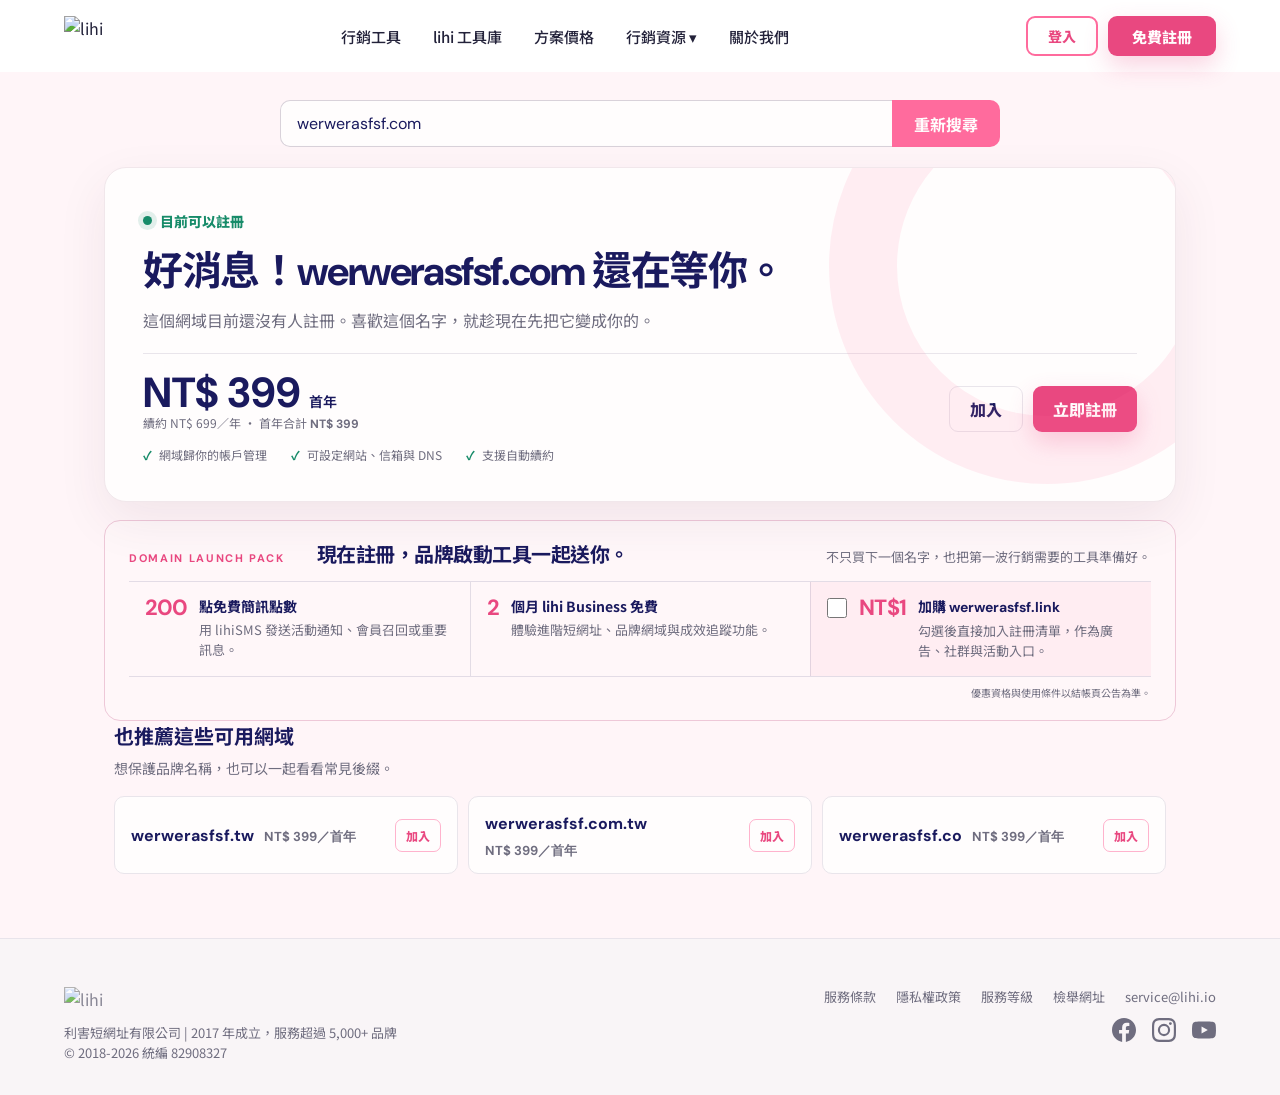
==== commit c25731ca: "Refine domain result variants and sync site chrome" ====
--- a/version-a.html
+++ b/version-a.html
@@ -4,16 +4,29 @@
   <meta charset="utf-8"><meta name="viewport" content="width=device-width, initial-scale=1">
   <title>版本 A｜立即轉換｜lihiDomain</title>
   <link rel="preconnect" href="https://fonts.googleapis.com"><link rel="preconnect" href="https://fonts.gstatic.com" crossorigin>
-  <link href="https://fonts.googleapis.com/css2?family=DM+Sans:wght@500;600;700&family=Noto+Sans+TC:wght@400;500;600;700;800&display=swap" rel="stylesheet">
+  <link href="https://fonts.googleapis.com/css2?family=DM+Sans:wght@500;600;700&amp;family=Noto+Sans+TC:wght@400;500;600;700;800&amp;display=swap" rel="stylesheet">
   <link rel="stylesheet" href="styles.css">
 </head>
 <body class="result-page page-a">
-  <header class="site-header"><a class="brand" href="index.html"><img src="https://assets.lihi.io/logo-svg" alt="lihi"><span>Domain</span></a><nav class="result-nav"><span class="version-pill">Version A · Conversion</span><a class="back-link" href="index.html">三版比較</a></nav></header>
+  <nav class="nav" id="nav">
+    <div class="nav-inner">
+      <a href="https://lihidomain.com/" class="nav-logo"><img src="https://lihi.io/assets/images/lihi-logo-primary.png" alt="lihi"><span class="nav-slogan">品牌網域 x 行銷成長工具</span></a>
+      <ul class="nav-links">
+        <li><a href="https://lihi.io/">行銷工具</a></li><li><a href="https://lihi.io/labs/">lihi 工具庫</a></li><li><a href="https://knowledge.lihi.io/pricing/">方案價格</a></li>
+        <li class="has-dropdown"><button type="button" class="nav-dropdown-toggle" aria-expanded="false" aria-haspopup="true">行銷資源 ▾</button><ul class="nav-dropdown"><li><a href="https://knowledge.lihi.io">知識庫</a></li><li><a href="https://knowledge.lihi.io/recommended-course-ch/">官方課程推薦</a></li><li><a href="https://verify.lihi.io/">lihi 證照驗證</a></li><li><a href="https://lihidomain.com/link-domain-entrepreneur/">99 元 .link 網域</a></li></ul></li>
+        <li><a href="https://knowledge.lihi.io/about-us-ch/">關於我們</a></li>
+      </ul>
+      <div class="nav-cta desktop"><a href="https://app.lihi.io/admin/login" class="nav-login">登入</a><a href="https://lihi.io/go/register" target="_blank" rel="noopener noreferrer" class="primary-btn">免費註冊</a></div>
+      <button class="nav-hamburger" type="button" aria-label="選單" aria-expanded="false"><span></span><span></span><span></span></button>
+    </div>
+    <div class="nav-mobile-menu"><a href="https://lihi.io/">行銷工具</a><a href="https://lihi.io/labs/">lihi 工具庫</a><a href="https://knowledge.lihi.io/pricing/">方案價格</a><button type="button" class="mobile-submenu-toggle" aria-expanded="false">行銷資源 ▾</button><div class="mobile-submenu"><a href="https://knowledge.lihi.io">知識庫</a><a href="https://knowledge.lihi.io/recommended-course-ch/">官方課程推薦</a><a href="https://verify.lihi.io/">lihi 證照驗證</a><a href="https://lihidomain.com/link-domain-entrepreneur/">99 元 .link 網域</a></div><a href="https://knowledge.lihi.io/about-us-ch/">關於我們</a><div class="mobile-cta-row"><a href="https://app.lihi.io/admin/login" class="nav-login">登入</a><a href="https://lihi.io/go/register" target="_blank" rel="noopener noreferrer" class="primary-btn">免費註冊</a></div></div>
+    <div class="nav-mobile-overlay"></div>
+  </nav>
   <main class="a-main">
     <form class="result-search a-search" data-search-form><label for="a-domain">搜尋網域</label><div class="search-control"><input id="a-domain" name="domain" data-domain-value spellcheck="false"><button type="submit">重新搜尋</button></div></form>
     <section class="a-result">
       <div class="status a-kicker">目前可以註冊</div>
-      <h1>好消息！<br><span class="domain-name" data-domain></span> 還在等你。</h1>
+      <h1><span class="title-line">好消息！<span class="domain-name" data-domain></span></span><br class="mobile-title-break"> <span class="title-line">還在等你。</span></h1>
       <p class="lead">這個網域目前還沒有人註冊。喜歡這個名字，就趁現在先把它變成你的。</p>
       <div class="a-offer">
         <div><div class="price-main">NT$ 399 <small>首年</small></div><div class="renewal">續約 NT$ 699／年 · 首年合計 <strong data-bundle-total data-bundle-base="399">NT$ 399</strong></div></div>
@@ -31,10 +44,10 @@
       <p class="perks-note">優惠資格與使用條件以結帳頁公告為準。</p>
     </section>
     <section class="a-suggestions"><h2>也推薦這些可用網域</h2><p>想保護品牌名稱，也可以一起看看常見後綴。</p><div class="suggestion-strip">
-      <div class="suggestion-item"><strong data-suggestion></strong><button class="mini-add" data-cart type="button">加入</button></div>
-      <div class="suggestion-item"><strong data-suggestion></strong><button class="mini-add" data-cart type="button">加入</button></div>
-      <div class="suggestion-item"><strong data-suggestion></strong><button class="mini-add" data-cart type="button">加入</button></div>
+      <div class="suggestion-item"><span class="suggestion-copy"><strong data-suggestion></strong><span class="suggestion-price">NT$ 399／首年</span></span><button class="mini-add" data-cart type="button">加入</button></div>
+      <div class="suggestion-item"><span class="suggestion-copy"><strong data-suggestion></strong><span class="suggestion-price">NT$ 399／首年</span></span><button class="mini-add" data-cart type="button">加入</button></div>
+      <div class="suggestion-item"><span class="suggestion-copy"><strong data-suggestion></strong><span class="suggestion-price">NT$ 399／首年</span></span><button class="mini-add" data-cart type="button">加入</button></div>
     </div></section>
   </main>
-  <footer class="site-footer">版本 A · 以最短決策路徑推動立即註冊</footer><script src="app.js"></script>
+  <footer class="footer"><div class="footer-container"><div class="footer-inner"><div class="footer-left"><img src="https://lihi.io/assets/images/lihi-logo-primary.png" alt="lihi" class="footer-logo"><p>利害短網址有限公司 | 2017 年成立，服務超過 5,000+ 品牌</p><p>© 2018-<span data-footer-year></span> 統編 82908327</p></div><div class="footer-right"><div class="footer-links"><a href="https://lihidomain.com/terms-of-use.html">服務條款</a><a href="https://lihidomain.com/privacy-policy.html">隱私權政策</a><a href="https://knowledge.lihi.io/service-level-agreement/" target="_blank" rel="noopener noreferrer">服務等級</a><a href="https://report.lihi.io" target="_blank" rel="noopener noreferrer">檢舉網址</a><a href="mailto:service@lihi.io">service@lihi.io</a></div><div class="footer-social"><a href="https://www.facebook.com/lihi.io" target="_blank" rel="noopener noreferrer" aria-label="Facebook"><svg width="24" height="24" fill="currentColor" viewBox="0 0 24 24" aria-hidden="true"><path d="M24 12.073c0-6.627-5.373-12-12-12s-12 5.373-12 12c0 5.99 4.388 10.954 10.125 11.854v-8.385H7.078v-3.47h3.047V9.43c0-3.007 1.792-4.669 4.533-4.669 1.312 0 2.686.235 2.686.235v2.953H15.83c-1.491 0-1.956.925-1.956 1.874v2.25h3.328l-.532 3.47h-2.796v8.385C19.612 23.027 24 18.062 24 12.073z"/></svg></a><a href="https://www.instagram.com/lihi.io.tw" target="_blank" rel="noopener noreferrer" aria-label="Instagram"><svg width="24" height="24" fill="currentColor" viewBox="0 0 24 24" aria-hidden="true"><path d="M12 2.163c3.204 0 3.584.012 4.85.07 3.252.148 4.771 1.691 4.919 4.919.058 1.265.069 1.645.069 4.849 0 3.205-.012 3.584-.069 4.849-.149 3.225-1.664 4.771-4.919 4.919-1.266.058-1.644.07-4.85.07-3.204 0-3.584-.012-4.849-.07-3.26-.149-4.771-1.699-4.919-4.92-.058-1.265-.07-1.644-.07-4.849 0-3.204.013-3.583.07-4.849.149-3.227 1.664-4.771 4.919-4.919 1.266-.057 1.645-.069 4.849-.069zM12 0C8.741 0 8.333.014 7.053.072 2.695.272.273 2.69.073 7.052.014 8.333 0 8.741 0 12c0 3.259.014 3.668.072 4.948.2 4.358 2.618 6.78 6.98 6.98C8.333 23.986 8.741 24 12 24c3.259 0 3.668-.014 4.948-.072 4.354-.2 6.782-2.618 6.979-6.98.059-1.28.073-1.689.073-4.948 0-3.259-.014-3.667-.072-4.947-.196-4.354-2.617-6.78-6.979-6.98C15.668.014 15.259 0 12 0zm0 5.838a6.162 6.162 0 100 12.324 6.162 6.162 0 000-12.324zM12 16a4 4 0 110-8 4 4 0 010 8zm6.406-11.845a1.44 1.44 0 100 2.881 1.44 1.44 0 000-2.881z"/></svg></a><a href="https://www.youtube.com/@lihi_io" target="_blank" rel="noopener noreferrer" aria-label="YouTube"><svg width="24" height="24" fill="currentColor" viewBox="0 0 24 24" aria-hidden="true"><path d="M23.498 6.186a3.016 3.016 0 00-2.122-2.136C19.505 3.545 12 3.545 12 3.545s-7.505 0-9.377.505A3.017 3.017 0 00.502 6.186C0 8.07 0 12 0 12s0 3.93.502 5.814a3.016 3.016 0 002.122 2.136c1.871.505 9.376.505 9.376.505s7.505 0 9.377-.505a3.015 3.015 0 002.122-2.136C24 15.93 24 12 24 12s0-3.93-.502-5.814zM9.545 15.568V8.432L15.818 12l-6.273 3.568z"/></svg></a></div></div></div></div></footer><script src="app.js"></script>
 </body></html>
--- a/styles.css
+++ b/styles.css
@@ -28,11 +28,43 @@
 a { color: inherit; }
 button { cursor: pointer; }
 
-.site-header {
-  min-height: 60px; padding: 0 clamp(20px, 5vw, 72px); display: flex; align-items: center;
-  justify-content: space-between; border-bottom: 1px solid color-mix(in srgb, var(--navy) 10%, transparent);
-  background: color-mix(in srgb, var(--white) 93%, transparent); backdrop-filter: blur(16px);
-}
+.nav { position: fixed; top: 0; left: 0; z-index: 1000; width: 100%; padding: 16px 0; background: #fff; transition: box-shadow .25s ease, background .25s ease; }
+.nav.scrolled { background: rgba(255,255,255,.95); box-shadow: 0 1px 3px rgba(0,0,0,.08); backdrop-filter: blur(12px); }
+.nav-inner { width: min(100%, 1200px); margin: 0 auto; padding: 0 24px; display: flex; align-items: center; justify-content: space-between; }
+.nav-logo { min-width: 0; display: flex; align-items: center; gap: 8px; text-decoration: none; }
+.nav-logo img { display: block; height: 40px; }
+.nav-slogan { display: none; color: var(--pink); font-size: 12px; font-weight: 700; letter-spacing: .02em; line-height: 1.2; }
+.nav-links { margin: 0; padding: 0; display: flex; align-items: center; gap: 32px; list-style: none; }
+.nav-links > li > a, .nav-links > li > button { white-space: nowrap; }
+.nav-links a, .nav-dropdown-toggle { color: var(--ink); font-size: 15px; font-weight: 500; text-decoration: none; transition: color .2s ease; }
+.nav-links a:hover, .nav-dropdown-toggle:hover { color: var(--pink); }
+.nav-links .has-dropdown { position: relative; }
+.nav-dropdown-toggle { padding: 0; border: 0; background: none; font-family: inherit; }
+.nav-dropdown { position: absolute; top: calc(100% + 12px); left: 50%; z-index: 100; min-width: 176px; margin: 0; padding: 6px 0; visibility: hidden; opacity: 0; transform: translateX(-50%) translateY(8px); border: 1px solid #e5e7eb; border-radius: 12px; background: #fff; box-shadow: 0 8px 24px rgba(0,0,0,.1); list-style: none; transition: opacity .2s ease, transform .2s ease, visibility .2s; }
+.has-dropdown:hover .nav-dropdown, .has-dropdown:focus-within .nav-dropdown { visibility: visible; opacity: 1; transform: translateX(-50%) translateY(0); }
+.nav-dropdown li a { display: block; padding: 10px 20px; font-size: 14px; white-space: nowrap; }
+.nav-dropdown li a:hover { background: #fff0f5; }
+.nav-cta { display: flex; align-items: center; gap: 10px; }
+.nav-cta .primary-btn { min-height: 40px; padding: 0 24px; font-size: 15px; }
+.nav-login { padding: 8px 20px; color: var(--pink-deep); border: 2px solid var(--pink); border-radius: 9px; font-size: 14px; font-weight: 800; text-decoration: none; }
+.nav-hamburger { display: none; padding: 8px; flex-direction: column; gap: 5px; border: 0; background: none; }
+.nav-hamburger span { display: block; width: 24px; height: 2px; border-radius: 2px; background: var(--ink); transform-origin: center; transition: all .25s ease; }
+.nav-hamburger.active span:nth-child(1) { transform: translateY(7px) rotate(45deg); }
+.nav-hamburger.active span:nth-child(2) { opacity: 0; }
+.nav-hamburger.active span:nth-child(3) { transform: translateY(-7px) rotate(-45deg); }
+.nav-mobile-overlay { position: fixed; inset: 64px 0 0; z-index: 998; visibility: hidden; opacity: 0; background: rgba(0,0,0,.4); transition: opacity .25s ease, visibility .25s ease; }
+.nav-mobile-overlay.open { visibility: visible; opacity: 1; }
+.nav-mobile-menu { position: fixed; top: 64px; right: 0; left: 0; z-index: 999; padding: 24px; visibility: hidden; opacity: 0; transform: translateY(-10px); background: #fff; transition: opacity .25s ease, transform .25s ease, visibility .25s ease; }
+.nav-mobile-menu.open { visibility: visible; opacity: 1; transform: translateY(0); }
+.nav-mobile-menu a, .mobile-submenu-toggle { display: block; width: 100%; padding: 12px 0; color: var(--ink); border: 0; border-bottom: 1px solid #eee; background: none; font-family: inherit; font-size: 16px; text-align: left; text-decoration: none; }
+.mobile-submenu { max-height: 0; overflow: hidden; padding-left: 16px; transition: max-height .25s ease; }
+.mobile-submenu.open { max-height: 220px; }
+.mobile-submenu a { color: var(--muted); font-size: 15px; }
+.mobile-cta-row { margin-top: 16px; display: flex; gap: 10px; }
+.nav-mobile-menu .mobile-cta-row a { padding: 14px; flex: 1; border-bottom: 0; text-align: center; }
+.nav-mobile-menu .mobile-cta-row .nav-login { color: var(--pink-deep); border: 2px solid var(--pink); }
+.nav-mobile-menu .mobile-cta-row .primary-btn { color: #fff; }
+body.menu-open { overflow: hidden; }
 .brand { display: inline-flex; align-items: center; gap: 14px; text-decoration: none; font: 700 14px/1 var(--font-latin); letter-spacing: .02em; }
 .brand img { display: block; width: 92px; height: auto; }
 .brand span { padding-left: 14px; border-left: 1px solid var(--line); color: var(--navy); }
@@ -41,7 +73,18 @@
 .back-link { text-decoration: none; color: var(--muted); font-size: 13px; font-weight: 700; }
 .back-link:hover { color: var(--pink-deep); }
 
-.site-footer { padding: 20px clamp(20px, 5vw, 72px); color: var(--muted); text-align: center; font-size: 12px; border-top: 1px solid var(--line); }
+.footer { padding: 48px 0 32px; color: var(--muted); border-top: 1px solid rgba(26,26,94,.08); background: #f9f5f7; }
+.footer-container { width: min(100%, 1200px); margin: 0 auto; padding: 0 24px; }
+.footer-inner { display: flex; justify-content: space-between; align-items: flex-start; gap: 32px; flex-wrap: wrap; }
+.footer-logo { height: 28px; margin-bottom: 12px; opacity: .8; }
+.footer-left p { margin: 0; font-size: 13px; line-height: 20px; }
+.footer-right { text-align: right; }
+.footer-links { margin-bottom: 12px; display: flex; gap: 20px; flex-wrap: wrap; }
+.footer-links a { color: var(--muted); font-size: 13px; text-decoration: none; transition: color .2s ease; }
+.footer-links a:hover { color: var(--navy); }
+.footer-social { display: flex; justify-content: flex-end; gap: 16px; }
+.footer-social a { color: var(--muted); line-height: 0; transition: color .2s ease; }
+.footer-social a:hover { color: var(--pink); }
 .eyebrow { margin: 0 0 12px; color: var(--pink-deep); font: 700 11px/1.3 var(--font-latin); letter-spacing: .15em; text-transform: uppercase; }
 
 /* Hub */
@@ -69,8 +112,7 @@
 .arrow { color: var(--pink-deep); font-size: 24px; }
 
 /* Shared result UI */
-.result-page { min-height: 100vh; }
-.result-page .site-header { position: relative; z-index: 20; }
+.result-page { min-height: 100vh; padding-top: 72px; }
 .result-nav { display: flex; align-items: center; gap: 18px; }
 .version-pill { color: var(--pink-deep); }
 .result-search { width: min(100%, 720px); }
@@ -81,6 +123,7 @@
 .status { display: inline-flex; align-items: center; gap: 8px; color: var(--green); font-size: 14px; font-weight: 800; }
 .status::before { width: 9px; height: 9px; border-radius: 50%; background: currentColor; content: ""; box-shadow: 0 0 0 5px color-mix(in srgb, var(--green) 12%, transparent); }
 .domain-name { overflow-wrap: anywhere; word-break: break-word; font-family: var(--font-latin); }
+.mobile-title-break { display: none; }
 .price-main { color: var(--navy); font: 700 clamp(28px, 4vw, 42px)/1 var(--font-latin); }
 .price-main small { font-family: var(--font-body); font-size: 14px; font-weight: 600; }
 .renewal { color: var(--muted); font-size: 12px; }
@@ -101,8 +144,9 @@
 .perk { min-width: 0; padding: 15px 16px; display: flex; gap: 12px; align-items: flex-start; }
 .perk + .perk { border-left: 1px solid color-mix(in srgb, var(--navy) 12%, transparent); }
 .perk-mark { flex: 0 0 auto; color: var(--pink-deep); font: 700 22px/1 var(--font-latin); letter-spacing: -.04em; }
+.perk > div { min-width: 0; }
 .perk strong { display: block; margin-bottom: 4px; color: var(--navy); font-size: 14px; line-height: 1.35; }
-.perk p { margin: 0; color: var(--muted); font-size: 11px; line-height: 1.5; }
+.perk p { margin: 0; color: var(--muted); font-size: 13px; line-height: 1.55; }
 .perk-link { background: color-mix(in srgb, var(--pink) 7%, transparent); }
 .perk-selectable { position: relative; cursor: pointer; transition: background .18s ease, box-shadow .18s ease; }
 .perk-selectable > input { width: 20px; height: 20px; flex: 0 0 auto; margin: 1px 0 0; accent-color: var(--pink-deep); }
@@ -119,31 +163,33 @@
 .a-result { position: relative; padding: clamp(26px, 3.4vw, 38px); overflow: hidden; background: var(--white); border: 1px solid #f1e7eb; border-radius: 22px; box-shadow: 0 18px 50px rgba(79,40,60,.08); }
 .a-result::after { position: absolute; right: -90px; top: -120px; width: 300px; height: 300px; border: 68px solid color-mix(in srgb, var(--pink) 11%, transparent); border-radius: 50%; content: ""; }
 .a-kicker { margin-bottom: 14px; }
-.a-result h1 { position: relative; z-index: 1; max-width: 830px; margin: 0; overflow-wrap: anywhere; word-break: break-word; color: var(--navy); font-size: clamp(34px, 4.2vw, 48px); line-height: 1.12; letter-spacing: -.04em; }
+.a-result h1 { position: relative; z-index: 1; max-width: none; margin: 0; color: var(--navy); font-size: clamp(28px, 3.15vw, 40px); line-height: 1.15; letter-spacing: -.035em; white-space: nowrap; }
 .a-result .lead { max-width: 660px; margin: 14px 0 20px; color: var(--muted); font-size: 16px; line-height: 1.6; }
 .a-offer { display: grid; grid-template-columns: 1fr auto; gap: 24px; align-items: end; padding-top: 18px; border-top: 1px solid var(--line); }
 .a-actions { display: flex; gap: 10px; }
 .a-trust { margin-top: 14px; }
-.a-suggestions { margin-top: 28px; padding: 28px 10px 0; }
+.a-suggestions { margin-top: 0; padding: 0 10px; }
 .a-suggestions h2 { margin: 0 0 8px; color: var(--navy); font-size: 20px; }
 .a-suggestions p { margin: 0 0 18px; color: var(--muted); font-size: 14px; }
 .suggestion-strip { display: grid; grid-template-columns: repeat(3, 1fr); gap: 10px; }
 .suggestion-item { padding: 16px; display: flex; align-items: center; justify-content: space-between; gap: 12px; border: 1px solid var(--line); border-radius: 10px; background: var(--white); }
+.suggestion-copy { min-width: 0; display: flex; align-items: baseline; gap: 10px; flex-wrap: wrap; }
 .suggestion-item strong { color: var(--navy); font-family: var(--font-latin); overflow-wrap: anywhere; }
+.suggestion-price { color: var(--muted); font: 700 13px/1 var(--font-latin); white-space: nowrap; }
 .mini-add { padding: 7px 10px; color: var(--pink-deep); border: 1px solid color-mix(in srgb, var(--pink) 50%, transparent); border-radius: 7px; background: transparent; font-size: 12px; font-weight: 800; white-space: nowrap; }
 .mini-add.is-selected { color: var(--white); background: var(--pink-deep); }
 
 /* C — use case */
 .page-c { background: #f7f7fb; }
 .c-main { max-width: 1160px; margin: 0 auto; padding: 28px 24px 72px; }
-.c-top { display: grid; grid-template-columns: 1fr auto; gap: 32px; align-items: end; margin: 24px 0 18px; }
-.c-top h1 { margin: 8px 0 0; color: var(--navy); font-size: clamp(34px, 4.4vw, 50px); line-height: 1.12; letter-spacing: -.04em; }
+.c-top { display: grid; grid-template-columns: 1fr auto; gap: 32px; align-items: start; margin: 0 0 18px; }
+.c-top h1 { margin: 8px 0 0; color: var(--navy); font-size: clamp(28px, 3.05vw, 39px); line-height: 1.15; letter-spacing: -.035em; white-space: nowrap; }
 .c-buy { min-width: 270px; padding: 20px; background: var(--navy); border-radius: 16px; }
 .c-buy .status { color: #7ce0bd; }
 .c-buy .price-main { margin: 12px 0 6px; color: var(--white); }
 .c-buy .renewal { color: #bebbd1; }
 .c-buy .primary-btn { width: 100%; margin-top: 14px; }
-.c-search { margin-bottom: 18px; }
+.c-search { margin-bottom: 0; }
 .use-cases { margin-top: 52px; }
 .perks-c { margin-top: 18px; background: var(--white); }
 .use-cases > h2 { max-width: 600px; margin: 0; color: var(--navy); font-size: clamp(28px, 4vw, 44px); line-height: 1.25; letter-spacing: -.035em; }
@@ -159,7 +205,7 @@
 .page-d { background: var(--cream); }
 .d-main { max-width: 1180px; margin: 0 auto; padding: 28px 24px 72px; }
 .d-heading { display: flex; justify-content: space-between; gap: 32px; align-items: end; margin: 24px 0 20px; }
-.d-heading h1 { max-width: 760px; margin: 6px 0 0; overflow-wrap: anywhere; word-break: break-word; color: var(--navy); font-size: clamp(34px, 4.2vw, 48px); line-height: 1.12; letter-spacing: -.04em; }
+.d-heading h1 { max-width: none; margin: 6px 0 0; color: var(--navy); font-size: clamp(27px, 2.85vw, 37px); line-height: 1.16; letter-spacing: -.035em; white-space: nowrap; }
 .d-heading p { max-width: 340px; margin: 0; color: var(--muted); font-size: 14px; line-height: 1.6; }
 .d-workspace { display: grid; grid-template-columns: minmax(0, 1fr) 330px; gap: 22px; align-items: start; }
 .domain-table { overflow: hidden; border: 1px solid var(--line); border-radius: 16px; background: var(--white); }
@@ -185,6 +231,11 @@
 .d-search { margin-bottom: 22px; }
 
 @media (max-width: 820px) {
+  .nav-links, .nav-cta.desktop { display: none; }
+  .nav-hamburger { display: flex; }
+  .nav-logo { flex: 1; padding-right: 8px; }
+  .nav-logo img { height: 32px; }
+  .nav-slogan { display: block; font-size: 11px; transform: translateY(7px); }
   .hub-intro { grid-template-columns: 1fr; gap: 16px; }
   .hub-intro .eyebrow, .hub-intro h1, .hub-lead, .hub-search { grid-column: 1; grid-row: auto; }
   .version-row { grid-template-columns: 44px 1fr 24px; }
@@ -202,14 +253,16 @@
 }
 
 @media (max-width: 600px) {
-  .site-header { min-height: 52px; padding-inline: 16px; }
-  .brand img { width: 72px; }
-  .brand span, .prototype-badge { display: none; }
-  .result-nav { gap: 10px; }
-  .version-pill { display: none; }
-  .back-link { font-size: 12px; }
-  .site-footer { padding: 16px; }
-  .hub-main, .a-main, .c-main, .d-main { padding-inline: 16px; }
+  .result-page { padding-top: 64px; }
+  .nav-inner { padding-inline: 16px; }
+  .footer { padding: 36px 0 28px; }
+  .footer-container { padding-inline: 16px; }
+  .footer-inner { flex-direction: column; gap: 24px; }
+  .footer-right { text-align: left; }
+  .footer-links, .footer-social { justify-content: flex-start; }
+  .footer-left p { font-size: 12px; }
+  .hub-main { padding-inline: 16px; }
+  .a-main, .c-main, .d-main { width: calc(100% - 32px); margin-inline: auto; padding-inline: 0; }
   .hub-main { padding-top: 22px; padding-bottom: 36px; }
   .hub-intro { gap: 10px; margin-bottom: 18px; }
   .hub-intro h1 { font-size: 34px; line-height: 1.12; }
@@ -218,6 +271,9 @@
   .hub-search label { margin-bottom: 7px; font-size: 14px; }
   .hub-search p { display: none; }
   .search-control { flex-direction: row; gap: 0; }
+  .result-search .search-control { display: grid; grid-template-columns: minmax(0, 1fr) auto; width: 100%; }
+  .result-search { width: 100%; max-width: 100%; }
+  .result-search .search-control input { width: 100%; }
   .search-control input { min-height: 46px; padding: 10px 12px; border: 1px solid #d9d2da; border-right: 0; border-radius: 9px 0 0 9px; font-size: 16px; }
   .search-control button { min-height: 46px; padding: 0 14px; border: 0; border-radius: 0 9px 9px 0; font-size: 13px; white-space: nowrap; }
   .hub-search .search-control button { width: 112px; padding-inline: 10px; }
@@ -234,24 +290,26 @@
   .a-result { padding: 20px 18px; }
   .a-result::after { right: -130px; top: -160px; }
   .a-kicker { margin-bottom: 10px; }
-  .a-result h1, .d-heading h1 { font-size: 30px; line-height: 1.12; }
-  .a-result h1, .d-heading h1, .a-result h1 .domain-name, .d-heading h1 .domain-name { max-width: 100%; overflow-wrap: anywhere; word-break: break-all; }
+  .a-result h1, .c-top h1, .d-heading h1 { font-size: 25px; line-height: 1.2; white-space: normal; }
+  .a-result h1, .c-top h1, .d-heading h1, .a-result h1 .domain-name, .c-top h1 .domain-name, .d-heading h1 .domain-name { max-width: 100%; overflow-wrap: anywhere; word-break: break-word; }
+  .mobile-title-break { display: block; }
+  .title-line { white-space: nowrap; }
   .a-result .lead { margin: 10px 0 14px; font-size: 15px; line-height: 1.5; }
   .a-offer { align-items: stretch; }
   .a-actions { flex-direction: row; }
   .a-actions > * { flex: 1; }
   .a-trust { display: none; }
-  .a-suggestions { margin-top: 20px; }
+  .a-suggestions { margin-top: 0; padding-inline: 0; }
   .offer-perks { margin-top: 12px; padding: 14px; border-radius: 14px; }
   .perks-heading { margin-bottom: 8px; }
   .perks-heading .eyebrow { display: none; }
   .perks-heading h2 { font-size: 16px; }
-  .perks-heading > p:not(.eyebrow), .perk p, .perks-note { display: none; }
-  .perk { min-height: 46px; padding: 9px 6px; align-items: center; }
+  .perks-heading > p:not(.eyebrow), .perks-note { display: none; }
+  .perk { min-height: 46px; padding: 10px 6px; align-items: flex-start; }
   .perk-mark { min-width: 54px; font-size: 20px; }
   .perk strong { margin: 0; font-size: 13px; }
-  .c-top { gap: 12px; margin: 12px 0; }
-  .c-top h1 { font-size: 30px; line-height: 1.12; }
+  .perk p { margin-top: 4px; font-size: 12px; line-height: 1.45; }
+  .c-top { gap: 12px; margin: 0 0 12px; }
   .c-buy { min-width: 0; }
   .c-buy { padding: 15px 16px; }
   .c-buy .price-main { margin: 8px 0 4px; }
